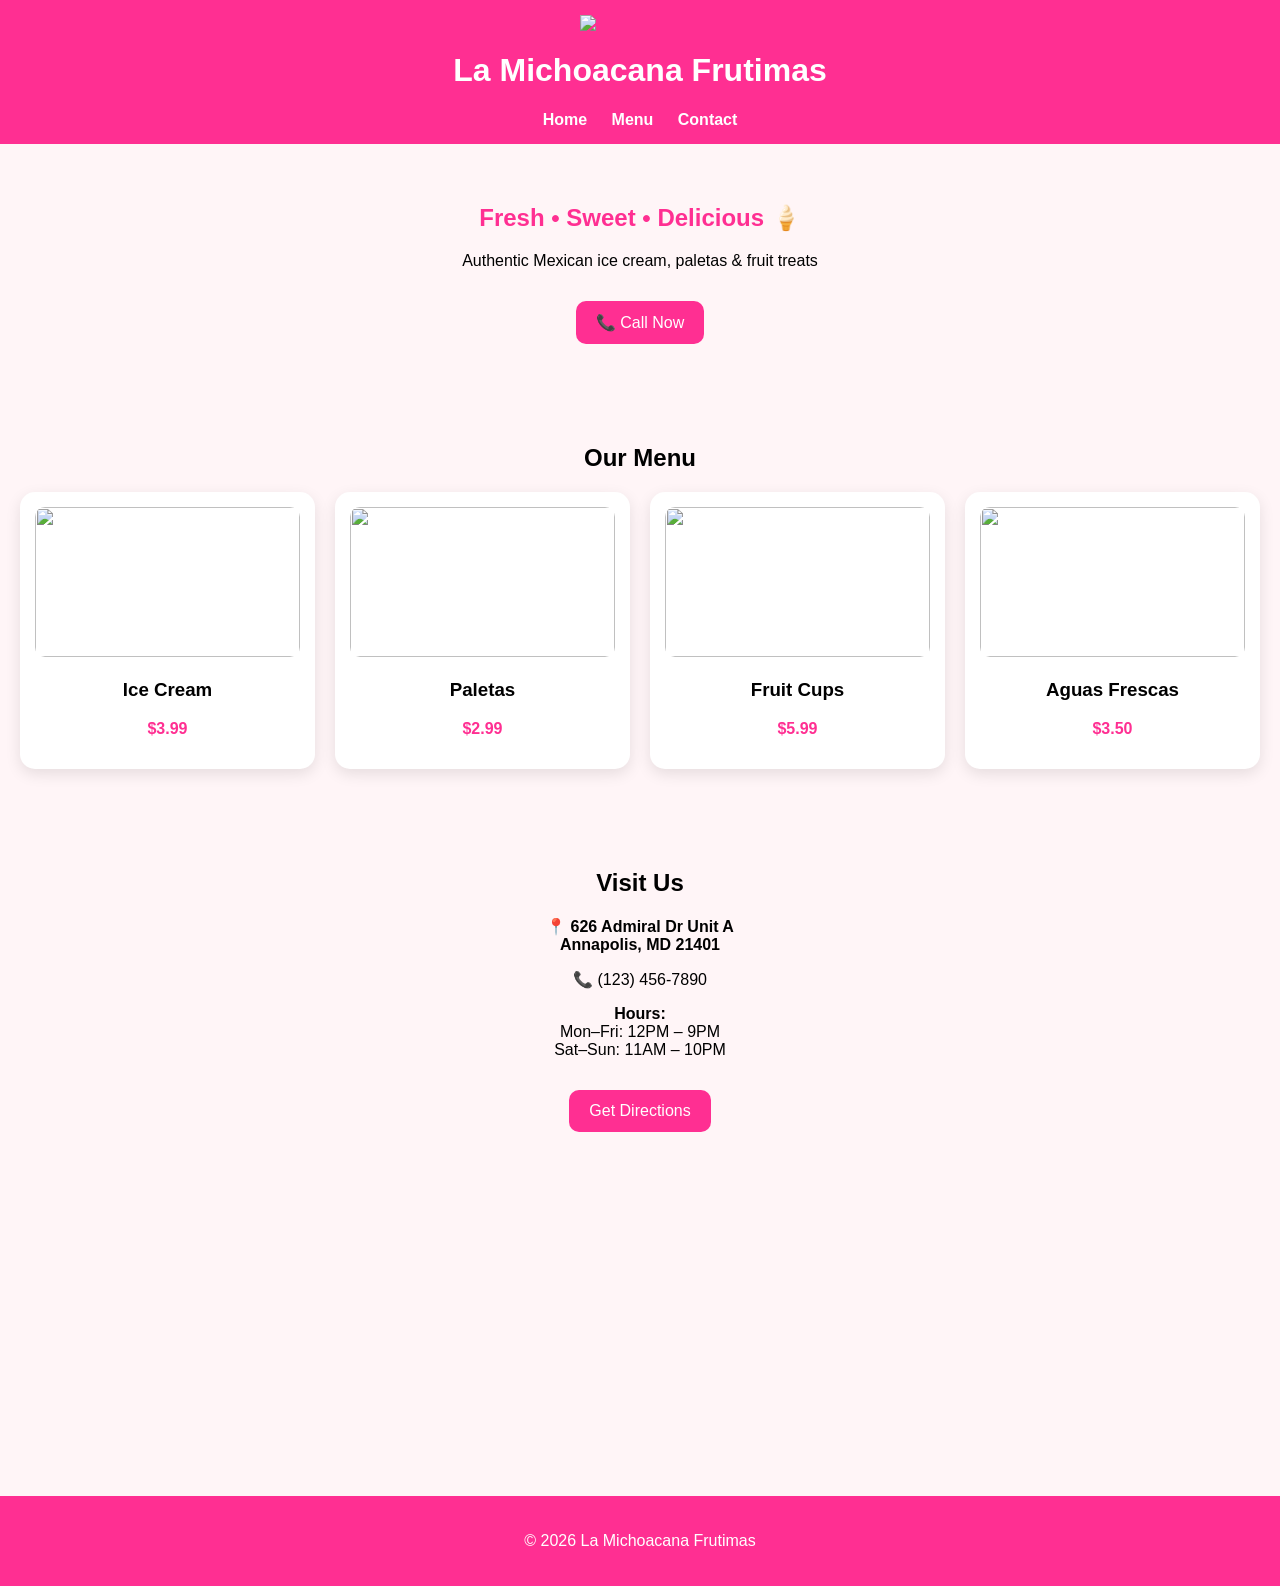
==== index.html @ 22909c6c "Create index.html" ====
<!DOCTYPE html>
<html lang="en">
<head>
<meta charset="UTF-8">
<meta name="viewport" content="width=device-width, initial-scale=1.0">
<title>La Michoacana Frutimas</title>

<style>
body {
  margin:0;
  font-family: Arial, sans-serif;
  background:#fff5f7;
}

/* HEADER */
header {
  background:#ff2f92;
  color:white;
  text-align:center;
  padding:15px;
  position:sticky;
  top:0;
  z-index:1000;
}

header img {
  max-width:120px;
  display:block;
  margin:0 auto;
}

/* NAV */
nav {
  margin-top:10px;
}

nav a {
  color:white;
  margin:0 10px;
  text-decoration:none;
  font-weight:bold;
}

/* HERO */
.hero {
  text-align:center;
  padding:40px 20px;
}

.hero h2 {
  color:#ff2f92;
}

/* BUTTONS */
.btn {
  display:inline-block;
  margin-top:15px;
  padding:12px 20px;
  background:#ff2f92;
  color:white;
  border-radius:10px;
  text-decoration:none;
}

/* SECTIONS */
.section {
  padding:40px 20px;
  text-align:center;
}

/* MENU */
.menu-items {
  display:grid;
  grid-template-columns:repeat(auto-fit,minmax(200px,1fr));
  gap:20px;
}

.card {
  background:white;
  border-radius:15px;
  padding:15px;
  box-shadow:0 5px 15px rgba(0,0,0,0.1);
}

.card img {
  width:100%;
  height:150px;
  object-fit:cover;
  border-radius:10px;
}

.price {
  color:#ff2f92;
  font-weight:bold;
}

/* FOOTER */
footer {
  background:#ff2f92;
  color:white;
  text-align:center;
  padding:20px;
}
</style>
</head>

<body>

<header>
  <img src="logo.png">
  <h1>La Michoacana Frutimas</h1>

  <nav>
    <a href="#home">Home</a>
    <a href="#menu">Menu</a>
    <a href="#contact">Contact</a>
  </nav>
</header>

<section class="hero" id="home">
  <h2>Fresh • Sweet • Delicious 🍦</h2>
  <p>Authentic Mexican ice cream, paletas & fruit treats</p>

  <a href="tel:1234567890" class="btn">📞 Call Now</a>
</section>

<section class="section" id="menu">
  <h2>Our Menu</h2>

  <div class="menu-items">

    <div class="card">
      <img src="https://images.unsplash.com/photo-1563805042-7684c019e1cb">
      <h3>Ice Cream</h3>
      <p class="price">$3.99</p>
    </div>

    <div class="card">
      <img src="https://images.unsplash.com/photo-1590080875515-8a3a8dc5735e">
      <h3>Paletas</h3>
      <p class="price">$2.99</p>
    </div>

    <div class="card">
      <img src="https://images.unsplash.com/photo-1589308078059-be1415eab4c3">
      <h3>Fruit Cups</h3>
      <p class="price">$5.99</p>
    </div>

    <div class="card">
      <img src="https://images.unsplash.com/photo-1553531889-56cc480ac5cb">
      <h3>Aguas Frescas</h3>
      <p class="price">$3.50</p>
    </div>

  </div>
</section>

<section class="section" id="contact">
  <h2>Visit Us</h2>

  <p><strong>📍 626 Admiral Dr Unit A<br>Annapolis, MD 21401</strong></p>

  <p>📞 (123) 456-7890</p>

  <p><strong>Hours:</strong><br>
  Mon–Fri: 12PM – 9PM<br>
  Sat–Sun: 11AM – 10PM</p>

  <a href="https://www.google.com/maps/dir/?api=1&destination=626+Admiral+Dr+Unit+A,+Annapolis,+MD" 
     target="_blank" class="btn">
     Get Directions
  </a>

  <div style="margin-top:20px;">
    <iframe 
      src="https://www.google.com/maps?q=626+Admiral+Dr+Unit+A,+Annapolis,+MD&output=embed"
      width="100%" height="300" style="border:0; border-radius:15px;">
    </iframe>
  </div>
</section>

<footer>
  <p>© 2026 La Michoacana Frutimas</p>
</footer>

</body>
</html>
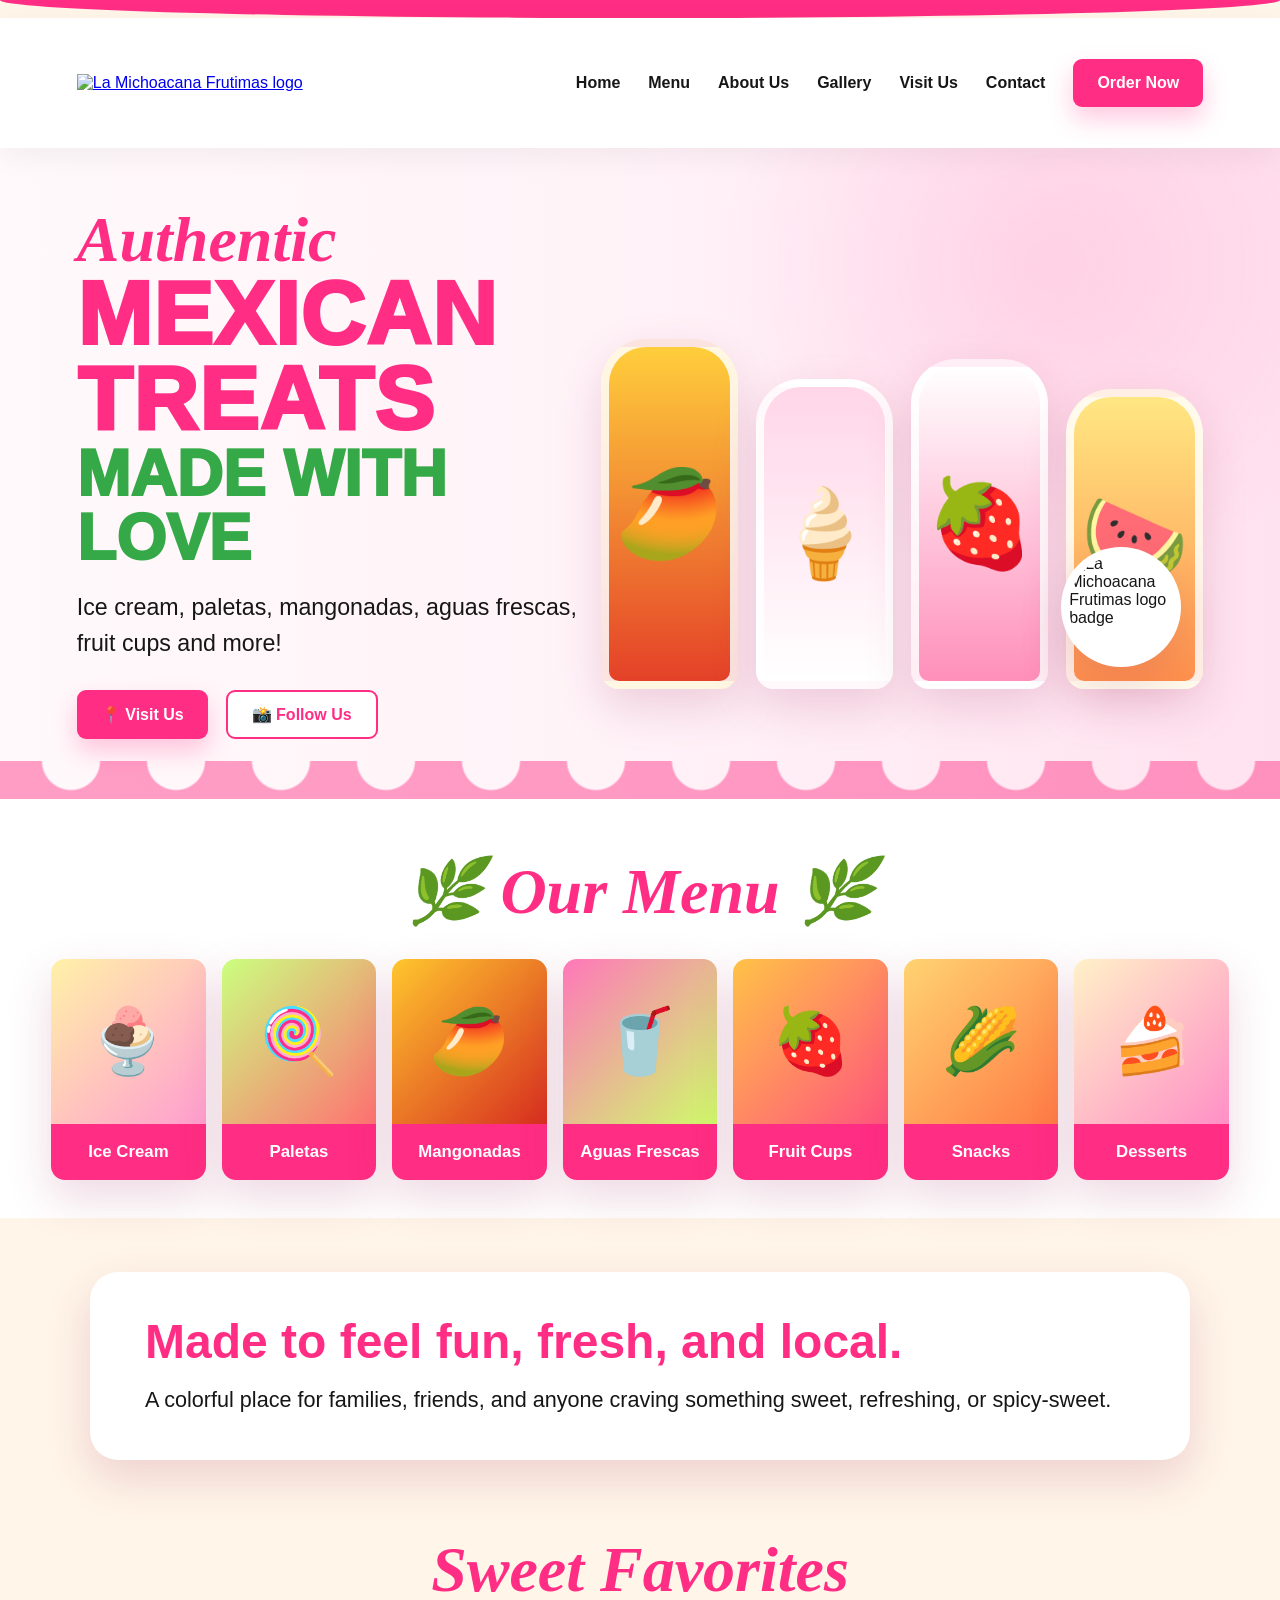
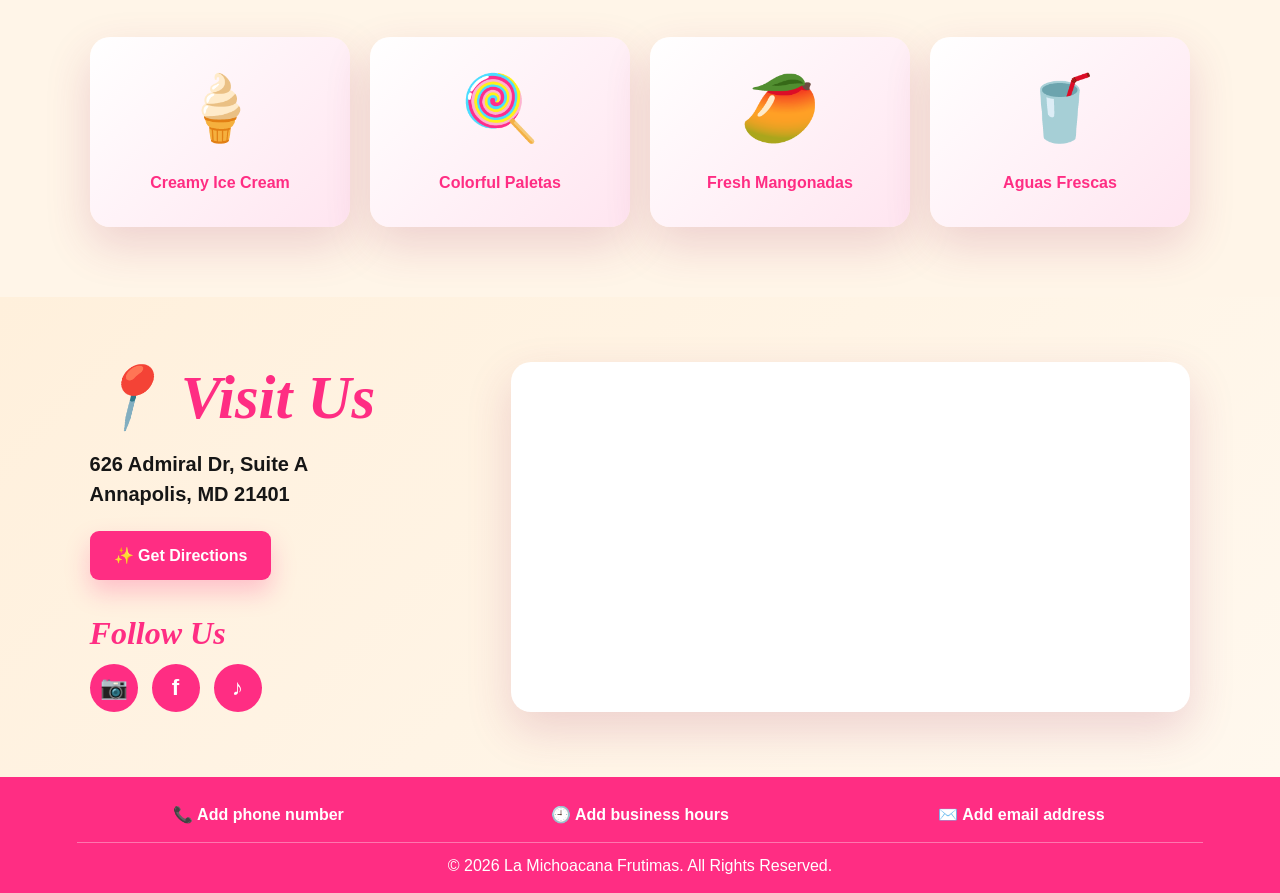
==== commit f5a642fc: "Add files via upload" ====
--- a/index.html
+++ b/index.html
@@ -1,188 +1,155 @@
 <!DOCTYPE html>
 <html lang="en">
 <head>
-<meta charset="UTF-8">
-<meta name="viewport" content="width=device-width, initial-scale=1.0">
-<title>La Michoacana Frutimas</title>
-
-<style>
-body {
-  margin:0;
-  font-family: Arial, sans-serif;
-  background:#fff5f7;
-}
-
-/* HEADER */
-header {
-  background:#ff2f92;
-  color:white;
-  text-align:center;
-  padding:15px;
-  position:sticky;
-  top:0;
-  z-index:1000;
-}
-
-header img {
-  max-width:120px;
-  display:block;
-  margin:0 auto;
-}
-
-/* NAV */
-nav {
-  margin-top:10px;
-}
-
-nav a {
-  color:white;
-  margin:0 10px;
-  text-decoration:none;
-  font-weight:bold;
-}
-
-/* HERO */
-.hero {
-  text-align:center;
-  padding:40px 20px;
-}
-
-.hero h2 {
-  color:#ff2f92;
-}
-
-/* BUTTONS */
-.btn {
-  display:inline-block;
-  margin-top:15px;
-  padding:12px 20px;
-  background:#ff2f92;
-  color:white;
-  border-radius:10px;
-  text-decoration:none;
-}
-
-/* SECTIONS */
-.section {
-  padding:40px 20px;
-  text-align:center;
-}
-
-/* MENU */
-.menu-items {
-  display:grid;
-  grid-template-columns:repeat(auto-fit,minmax(200px,1fr));
-  gap:20px;
-}
-
-.card {
-  background:white;
-  border-radius:15px;
-  padding:15px;
-  box-shadow:0 5px 15px rgba(0,0,0,0.1);
-}
-
-.card img {
-  width:100%;
-  height:150px;
-  object-fit:cover;
-  border-radius:10px;
-}
-
-.price {
-  color:#ff2f92;
-  font-weight:bold;
-}
-
-/* FOOTER */
-footer {
-  background:#ff2f92;
-  color:white;
-  text-align:center;
-  padding:20px;
-}
-</style>
+  <meta charset="UTF-8" />
+  <meta name="viewport" content="width=device-width, initial-scale=1.0" />
+  <title>La Michoacana Frutimas | Mexican Ice Cream & Treats</title>
+  <meta name="description" content="La Michoacana Frutimas in Annapolis, MD. Ice cream, paletas, mangonadas, aguas frescas, fruit cups, snacks, and desserts." />
+  <link rel="icon" href="assets/logo.png" />
+  <link rel="stylesheet" href="styles.css" />
 </head>
 
 <body>
+  <header class="top-wave"></header>
 
-<header>
-  <img src="logo.png">
-  <h1>La Michoacana Frutimas</h1>
+  <nav class="navbar">
+    <a class="brand" href="#home">
+      <img src="assets/logo.png" alt="La Michoacana Frutimas logo" />
+    </a>
 
-  <nav>
-    <a href="#home">Home</a>
-    <a href="#menu">Menu</a>
-    <a href="#contact">Contact</a>
+    <div class="nav-links">
+      <a href="#home">Home</a>
+      <a href="#menu">Menu</a>
+      <a href="#about">About Us</a>
+      <a href="#gallery">Gallery</a>
+      <a href="#visit">Visit Us</a>
+      <a href="#contact">Contact</a>
+      <a class="order-btn" href="#visit">Order Now</a>
+    </div>
   </nav>
-</header>
 
-<section class="hero" id="home">
-  <h2>Fresh • Sweet • Delicious 🍦</h2>
-  <p>Authentic Mexican ice cream, paletas & fruit treats</p>
+  <main>
+    <section id="home" class="hero">
+      <div class="hero-text">
+        <p class="script">Authentic</p>
+        <h1>Mexican Treats</h1>
+        <h2>Made With Love</h2>
+        <p class="hero-description">
+          Ice cream, paletas, mangonadas, aguas frescas, fruit cups and more!
+        </p>
 
-  <a href="tel:1234567890" class="btn">📞 Call Now</a>
-</section>
+        <div class="hero-buttons">
+          <a class="primary-btn" href="#visit">📍 Visit Us</a>
+          <a class="outline-btn" href="#contact">📸 Follow Us</a>
+        </div>
+      </div>
 
-<section class="section" id="menu">
-  <h2>Our Menu</h2>
+      <div class="hero-products">
+        <div class="product mangonada">🥭</div>
+        <div class="product icecream">🍦</div>
+        <div class="product paleta">🍓</div>
+        <div class="product fruitcup">🍉</div>
+        <img class="hero-logo-badge" src="assets/logo.png" alt="La Michoacana Frutimas logo badge" />
+      </div>
+    </section>
 
-  <div class="menu-items">
+    <section id="menu" class="menu-section">
+      <h2 class="section-title">🌿 Our Menu 🌿</h2>
 
-    <div class="card">
-      <img src="https://images.unsplash.com/photo-1563805042-7684c019e1cb">
-      <h3>Ice Cream</h3>
-      <p class="price">$3.99</p>
-    </div>
+      <div class="menu-row">
+        <article class="menu-card">
+          <div class="menu-photo icecream-bg">🍨</div>
+          <div class="menu-label">Ice Cream</div>
+        </article>
 
-    <div class="card">
-      <img src="https://images.unsplash.com/photo-1590080875515-8a3a8dc5735e">
-      <h3>Paletas</h3>
-      <p class="price">$2.99</p>
-    </div>
+        <article class="menu-card">
+          <div class="menu-photo paletas-bg">🍭</div>
+          <div class="menu-label">Paletas</div>
+        </article>
 
-    <div class="card">
-      <img src="https://images.unsplash.com/photo-1589308078059-be1415eab4c3">
-      <h3>Fruit Cups</h3>
-      <p class="price">$5.99</p>
-    </div>
+        <article class="menu-card">
+          <div class="menu-photo mangonadas-bg">🥭</div>
+          <div class="menu-label">Mangonadas</div>
+        </article>
 
-    <div class="card">
-      <img src="https://images.unsplash.com/photo-1553531889-56cc480ac5cb">
-      <h3>Aguas Frescas</h3>
-      <p class="price">$3.50</p>
-    </div>
+        <article class="menu-card">
+          <div class="menu-photo aguas-bg">🥤</div>
+          <div class="menu-label">Aguas Frescas</div>
+        </article>
 
-  </div>
-</section>
+        <article class="menu-card">
+          <div class="menu-photo fruit-bg">🍓</div>
+          <div class="menu-label">Fruit Cups</div>
+        </article>
 
-<section class="section" id="contact">
-  <h2>Visit Us</h2>
+        <article class="menu-card">
+          <div class="menu-photo snacks-bg">🌽</div>
+          <div class="menu-label">Snacks</div>
+        </article>
 
-  <p><strong>📍 626 Admiral Dr Unit A<br>Annapolis, MD 21401</strong></p>
+        <article class="menu-card">
+          <div class="menu-photo desserts-bg">🍰</div>
+          <div class="menu-label">Desserts</div>
+        </article>
+      </div>
+    </section>
 
-  <p>📞 (123) 456-7890</p>
+    <section id="about" class="about-card">
+      <h2>Made to feel fun, fresh, and local.</h2>
+      <p>
+        A colorful place for families, friends, and anyone craving something sweet,
+        refreshing, or spicy-sweet.
+      </p>
+    </section>
 
-  <p><strong>Hours:</strong><br>
-  Mon–Fri: 12PM – 9PM<br>
-  Sat–Sun: 11AM – 10PM</p>
+    <section id="gallery" class="gallery-section">
+      <h2 class="section-title">Sweet Favorites</h2>
+      <div class="gallery-grid">
+        <div class="gallery-item">🍦<span>Creamy Ice Cream</span></div>
+        <div class="gallery-item">🍭<span>Colorful Paletas</span></div>
+        <div class="gallery-item">🥭<span>Fresh Mangonadas</span></div>
+        <div class="gallery-item">🥤<span>Aguas Frescas</span></div>
+      </div>
+    </section>
 
-  <a href="https://www.google.com/maps/dir/?api=1&destination=626+Admiral+Dr+Unit+A,+Annapolis,+MD" 
-     target="_blank" class="btn">
-     Get Directions
-  </a>
+    <section id="visit" class="visit-section">
+      <div class="visit-info">
+        <h2>📍 Visit Us</h2>
+        <p class="address">
+          626 Admiral Dr, Suite A<br>
+          Annapolis, MD 21401
+        </p>
 
-  <div style="margin-top:20px;">
-    <iframe 
-      src="https://www.google.com/maps?q=626+Admiral+Dr+Unit+A,+Annapolis,+MD&output=embed"
-      width="100%" height="300" style="border:0; border-radius:15px;">
-    </iframe>
-  </div>
-</section>
+        <a class="primary-btn" target="_blank" href="https://www.google.com/maps/search/?api=1&query=626+Admiral+Dr+Suite+A+Annapolis+MD+21401">
+          ✨ Get Directions
+        </a>
 
-<footer>
-  <p>© 2026 La Michoacana Frutimas</p>
-</footer>
+        <div class="follow">
+          <h3>Follow Us</h3>
+          <div class="socials">
+            <a href="#" aria-label="Instagram">📷</a>
+            <a href="#" aria-label="Facebook">f</a>
+            <a href="#" aria-label="TikTok">♪</a>
+          </div>
+        </div>
+      </div>
 
+      <div class="map-box">
+        <iframe
+          title="Map to La Michoacana Frutimas"
+          src="https://www.google.com/maps?q=626%20Admiral%20Dr%20Suite%20A%20Annapolis%20MD%2021401&output=embed"
+          loading="lazy"
+          referrerpolicy="no-referrer-when-downgrade">
+        </iframe>
+      </div>
+    </section>
+  </main>
+
+  <footer id="contact" class="footer">
+    <div>📞 Add phone number</div>
+    <div>🕘 Add business hours</div>
+    <div>✉️ Add email address</div>
+    <p>© 2026 La Michoacana Frutimas. All Rights Reserved.</p>
+  </footer>
 </body>
 </html>
--- a/styles.css
+++ b/styles.css
@@ -0,0 +1,458 @@
+* {
+  box-sizing: border-box;
+  margin: 0;
+  padding: 0;
+}
+
+:root {
+  --pink: #ff2d83;
+  --dark-pink: #e91d70;
+  --green: #35a947;
+  --yellow: #ffc928;
+  --cream: #fff5e8;
+  --white: #ffffff;
+  --black: #161616;
+  --shadow: 0 18px 45px rgba(162, 45, 96, 0.18);
+}
+
+html {
+  scroll-behavior: smooth;
+}
+
+body {
+  font-family: Arial, Helvetica, sans-serif;
+  background: var(--cream);
+  color: var(--black);
+}
+
+.top-wave {
+  height: 18px;
+  background: var(--pink);
+  border-bottom-left-radius: 50% 18px;
+  border-bottom-right-radius: 50% 18px;
+}
+
+.navbar {
+  background: var(--white);
+  min-height: 130px;
+  padding: 18px 6%;
+  display: flex;
+  align-items: center;
+  justify-content: space-between;
+  gap: 28px;
+  box-shadow: 0 8px 28px rgba(0, 0, 0, 0.05);
+  position: sticky;
+  top: 0;
+  z-index: 20;
+}
+
+.brand img {
+  width: 290px;
+  max-width: 100%;
+  display: block;
+}
+
+.nav-links {
+  display: flex;
+  align-items: center;
+  gap: 28px;
+  flex-wrap: wrap;
+}
+
+.nav-links a {
+  color: var(--black);
+  text-decoration: none;
+  font-weight: 800;
+}
+
+.nav-links a:hover {
+  color: var(--pink);
+}
+
+.order-btn,
+.primary-btn {
+  background: var(--pink);
+  color: var(--white) !important;
+  padding: 15px 24px;
+  border-radius: 9px;
+  text-decoration: none;
+  font-weight: 900;
+  box-shadow: 0 12px 25px rgba(255, 45, 131, 0.25);
+  display: inline-block;
+}
+
+.outline-btn {
+  background: var(--white);
+  color: var(--pink);
+  border: 2px solid var(--pink);
+  padding: 13px 24px;
+  border-radius: 9px;
+  text-decoration: none;
+  font-weight: 900;
+  display: inline-block;
+}
+
+.hero {
+  min-height: 550px;
+  display: grid;
+  grid-template-columns: 1fr 1.15fr;
+  align-items: center;
+  padding: 60px 6%;
+  background:
+    radial-gradient(circle at 82% 18%, rgba(255, 45, 131, 0.12), transparent 28%),
+    linear-gradient(90deg, #fff9fb 0%, #fff3f8 47%, #ffe2ef 100%);
+  position: relative;
+  overflow: hidden;
+}
+
+.hero:after {
+  content: "";
+  position: absolute;
+  left: -5%;
+  right: -5%;
+  bottom: -22px;
+  height: 60px;
+  background: radial-gradient(circle at 30px 0, transparent 28px, var(--pink) 30px);
+  background-size: 105px 60px;
+  opacity: 0.45;
+}
+
+.script {
+  font-size: clamp(2.4rem, 5vw, 4.4rem);
+  color: var(--pink);
+  font-family: Georgia, serif;
+  font-style: italic;
+  font-weight: 900;
+  line-height: 1;
+}
+
+.hero h1 {
+  color: var(--pink);
+  font-size: clamp(3.3rem, 7vw, 6.2rem);
+  line-height: 0.95;
+  text-transform: uppercase;
+  font-weight: 1000;
+  letter-spacing: 1px;
+}
+
+.hero h2 {
+  color: var(--green);
+  font-size: clamp(2.4rem, 5vw, 4rem);
+  line-height: 1;
+  text-transform: uppercase;
+  font-weight: 1000;
+  margin-bottom: 20px;
+}
+
+.hero-description {
+  font-size: 1.45rem;
+  line-height: 1.55;
+  max-width: 560px;
+  margin-bottom: 28px;
+}
+
+.hero-buttons {
+  display: flex;
+  gap: 18px;
+  flex-wrap: wrap;
+}
+
+.hero-products {
+  min-height: 430px;
+  display: grid;
+  grid-template-columns: repeat(4, 1fr);
+  align-items: end;
+  gap: 18px;
+  position: relative;
+}
+
+.product {
+  min-height: 270px;
+  border-radius: 45px 45px 18px 18px;
+  display: grid;
+  place-items: center;
+  font-size: 5.4rem;
+  box-shadow: var(--shadow);
+  background: var(--white);
+  border: 8px solid rgba(255,255,255,0.85);
+}
+
+.mangonada { background: linear-gradient(180deg, #ffce3c, #e44128); min-height: 350px; }
+.icecream { background: linear-gradient(180deg, #ffd6e8, #ffffff); min-height: 310px; }
+.paleta { background: linear-gradient(180deg, #fff, #ff8fba); min-height: 330px; }
+.fruitcup { background: linear-gradient(180deg, #ffe783, #ff914d); min-height: 300px; }
+
+.hero-logo-badge {
+  position: absolute;
+  right: 22px;
+  bottom: 22px;
+  width: 120px;
+  height: 120px;
+  object-fit: contain;
+  border-radius: 50%;
+  background: var(--white);
+  padding: 8px;
+  box-shadow: var(--shadow);
+}
+
+.menu-section {
+  padding: 55px 4% 38px;
+  background: var(--white);
+  text-align: center;
+}
+
+.section-title {
+  font-size: clamp(2.4rem, 5vw, 4rem);
+  color: var(--pink);
+  font-family: Georgia, serif;
+  font-style: italic;
+  margin-bottom: 30px;
+}
+
+.menu-row {
+  display: grid;
+  grid-template-columns: repeat(7, 1fr);
+  gap: 16px;
+  max-width: 1260px;
+  margin: 0 auto;
+}
+
+.menu-card {
+  border-radius: 14px;
+  overflow: hidden;
+  background: var(--white);
+  box-shadow: var(--shadow);
+  transition: transform 0.2s ease;
+}
+
+.menu-card:hover {
+  transform: translateY(-6px);
+}
+
+.menu-photo {
+  min-height: 165px;
+  display: grid;
+  place-items: center;
+  font-size: 4rem;
+}
+
+.icecream-bg { background: linear-gradient(135deg, #fff1a8, #ff9ed0); }
+.paletas-bg { background: linear-gradient(135deg, #cbff7f, #ff7272); }
+.mangonadas-bg { background: linear-gradient(135deg, #ffc62e, #d72e1f); }
+.aguas-bg { background: linear-gradient(135deg, #ff77ba, #cffb6a); }
+.fruit-bg { background: linear-gradient(135deg, #ffc247, #ff557d); }
+.snacks-bg { background: linear-gradient(135deg, #ffd371, #ff7b45); }
+.desserts-bg { background: linear-gradient(135deg, #fff1c8, #ff8fc6); }
+
+.menu-label {
+  background: var(--pink);
+  color: var(--white);
+  padding: 18px 8px;
+  font-weight: 900;
+  font-size: 1.05rem;
+}
+
+.about-card {
+  max-width: 1100px;
+  margin: 54px auto 38px;
+  background: var(--white);
+  border-radius: 28px;
+  box-shadow: var(--shadow);
+  padding: 42px 55px;
+}
+
+.about-card h2 {
+  color: var(--pink);
+  font-size: clamp(2rem, 4vw, 3rem);
+  margin-bottom: 14px;
+}
+
+.about-card p {
+  font-size: 1.35rem;
+  line-height: 1.6;
+}
+
+.gallery-section {
+  padding: 35px 6% 70px;
+  text-align: center;
+}
+
+.gallery-grid {
+  max-width: 1100px;
+  margin: 0 auto;
+  display: grid;
+  grid-template-columns: repeat(4, 1fr);
+  gap: 20px;
+}
+
+.gallery-item {
+  min-height: 190px;
+  background: linear-gradient(135deg, #fff, #ffe5f0);
+  border-radius: 20px;
+  box-shadow: var(--shadow);
+  display: grid;
+  place-items: center;
+  font-size: 4rem;
+  padding: 20px;
+}
+
+.gallery-item span {
+  display: block;
+  color: var(--pink);
+  font-size: 1rem;
+  font-weight: 900;
+}
+
+.visit-section {
+  padding: 65px 7%;
+  background: linear-gradient(135deg, #fff0dc, #fff8ee);
+  display: grid;
+  grid-template-columns: 0.7fr 1.3fr;
+  gap: 55px;
+  align-items: center;
+}
+
+.visit-info h2 {
+  color: var(--pink);
+  font-family: Georgia, serif;
+  font-style: italic;
+  font-size: clamp(2.4rem, 5vw, 3.8rem);
+  margin-bottom: 16px;
+}
+
+.address {
+  font-size: 1.25rem;
+  font-weight: 800;
+  line-height: 1.5;
+  margin-bottom: 22px;
+}
+
+.follow {
+  margin-top: 35px;
+}
+
+.follow h3 {
+  color: var(--pink);
+  font-family: Georgia, serif;
+  font-style: italic;
+  font-size: 2rem;
+  margin-bottom: 12px;
+}
+
+.socials {
+  display: flex;
+  gap: 14px;
+}
+
+.socials a {
+  width: 48px;
+  height: 48px;
+  border-radius: 50%;
+  background: var(--pink);
+  color: var(--white);
+  display: grid;
+  place-items: center;
+  font-size: 1.4rem;
+  text-decoration: none;
+  font-weight: 900;
+}
+
+.map-box {
+  min-height: 330px;
+  background: var(--white);
+  border-radius: 20px;
+  box-shadow: var(--shadow);
+  padding: 8px;
+}
+
+.map-box iframe {
+  width: 100%;
+  min-height: 330px;
+  border: 0;
+  border-radius: 16px;
+}
+
+.footer {
+  background: var(--pink);
+  color: var(--white);
+  text-align: center;
+  padding: 28px 6% 18px;
+  display: grid;
+  grid-template-columns: repeat(3, 1fr);
+  gap: 18px;
+  font-weight: 800;
+}
+
+.footer p {
+  grid-column: 1 / -1;
+  border-top: 1px solid rgba(255,255,255,0.35);
+  padding-top: 14px;
+  font-weight: 500;
+}
+
+@media (max-width: 1050px) {
+  .hero,
+  .visit-section {
+    grid-template-columns: 1fr;
+  }
+
+  .hero-products {
+    grid-template-columns: repeat(2, 1fr);
+  }
+
+  .menu-row {
+    grid-template-columns: repeat(3, 1fr);
+  }
+
+  .gallery-grid {
+    grid-template-columns: repeat(2, 1fr);
+  }
+
+  .navbar {
+    justify-content: center;
+    text-align: center;
+  }
+
+  .nav-links {
+    justify-content: center;
+  }
+}
+
+@media (max-width: 650px) {
+  .navbar {
+    min-height: auto;
+  }
+
+  .brand img {
+    width: 230px;
+  }
+
+  .nav-links {
+    gap: 12px;
+    font-size: 0.92rem;
+  }
+
+  .hero {
+    padding: 45px 6%;
+  }
+
+  .hero-products,
+  .menu-row,
+  .gallery-grid,
+  .footer {
+    grid-template-columns: 1fr;
+  }
+
+  .product {
+    min-height: 170px;
+  }
+
+  .about-card {
+    margin: 30px 18px;
+    padding: 28px;
+  }
+
+  .footer p {
+    grid-column: auto;
+  }
+}
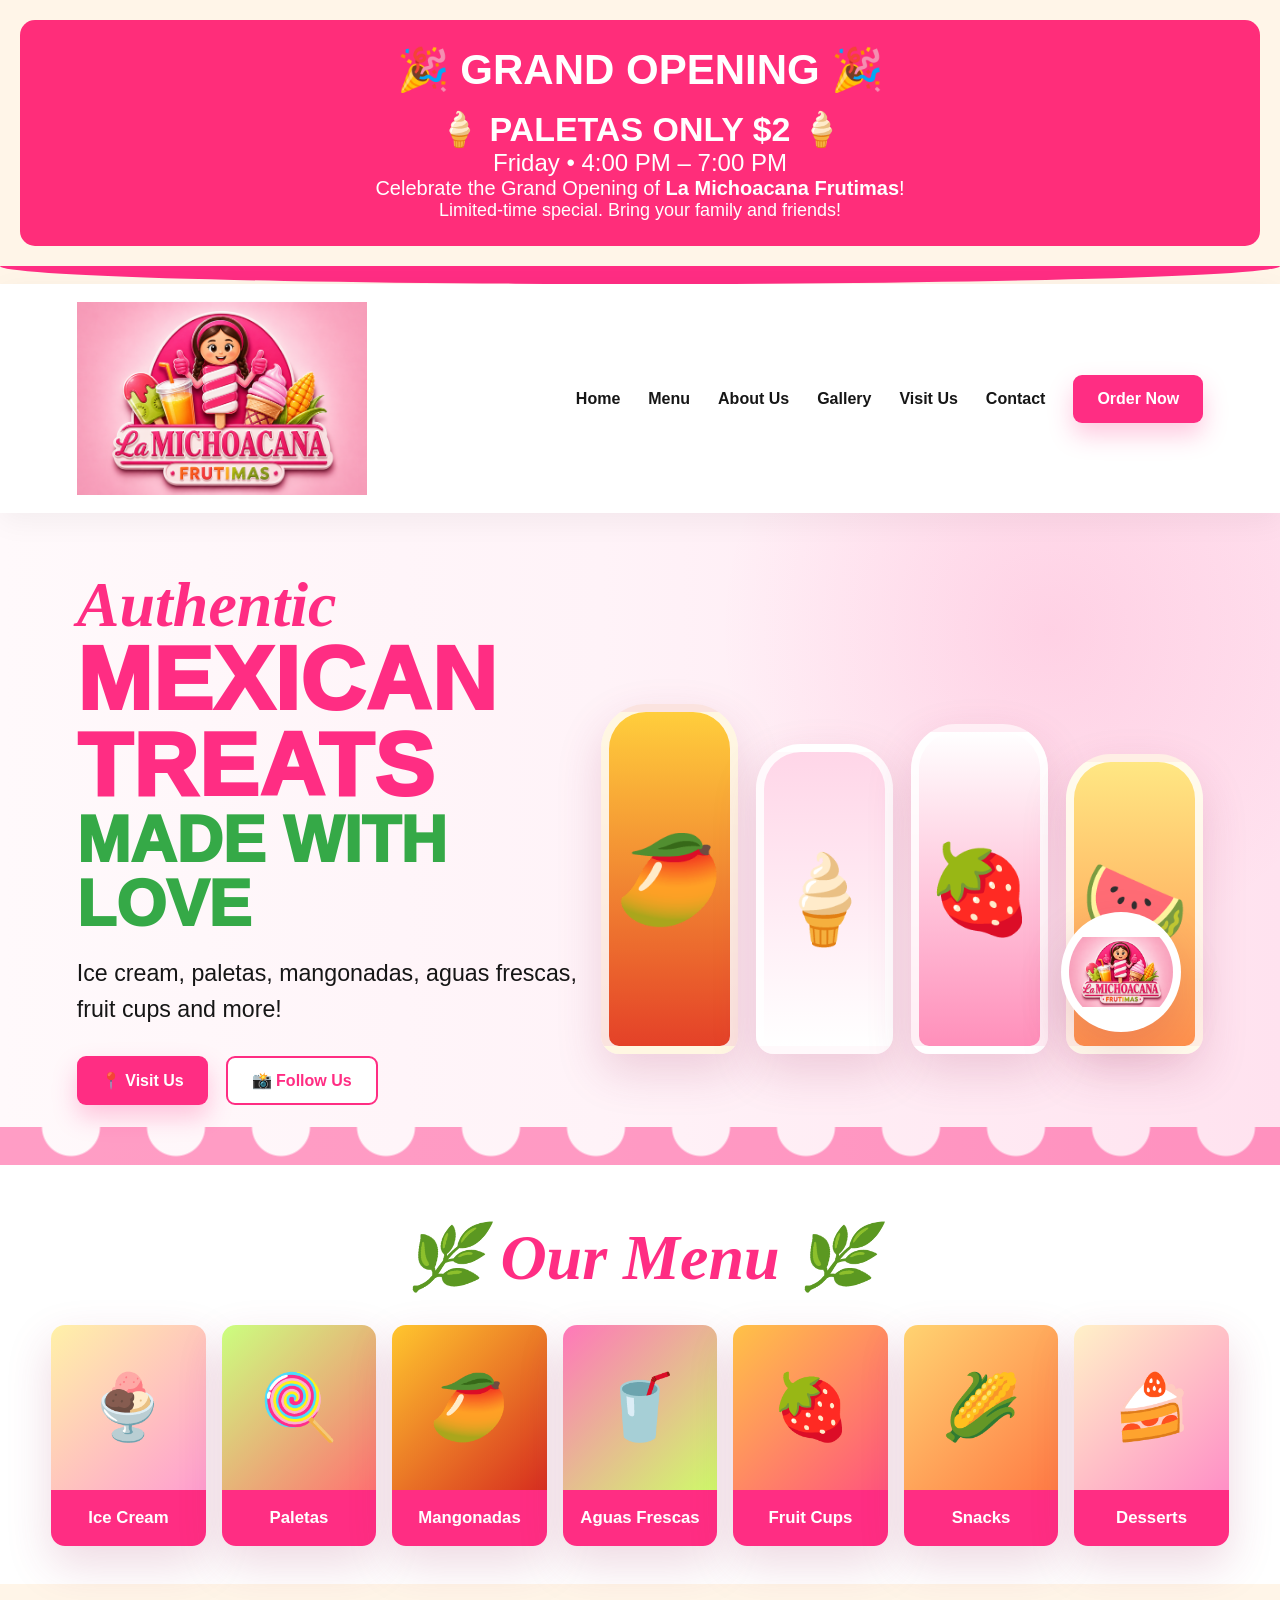
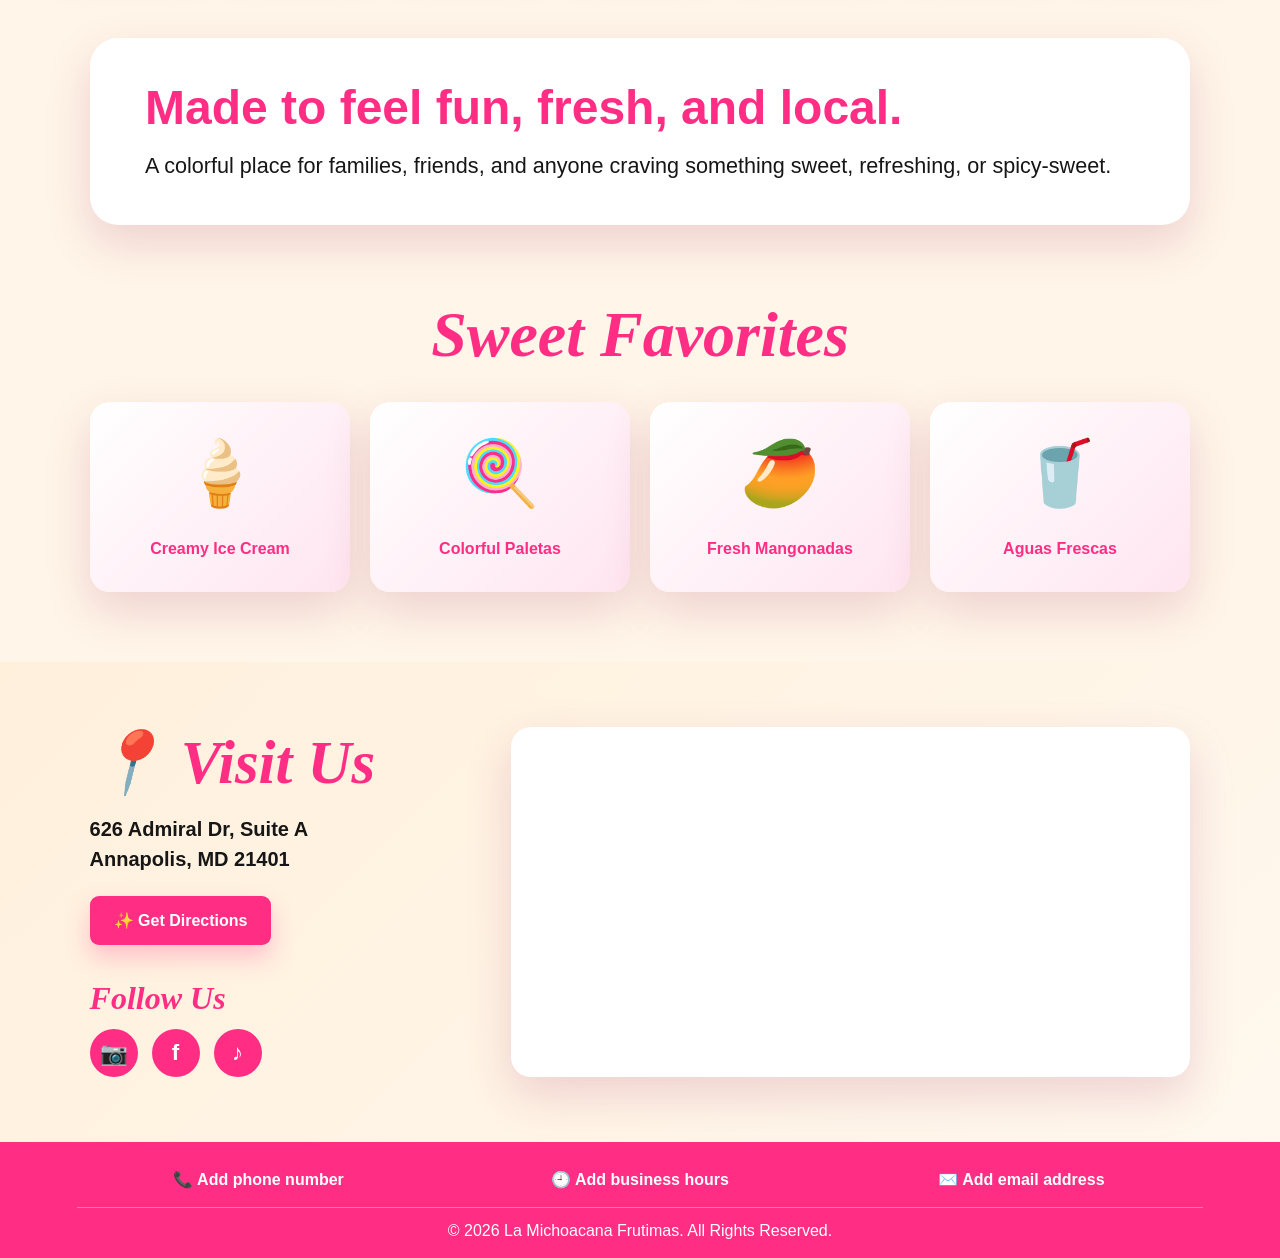
==== commit 9ef50623: "Add grand opening announcement to index.html Added a grand opening announcement section with details" ====
--- a/index.html
+++ b/index.html
@@ -8,8 +8,26 @@
   <link rel="icon" href="assets/logo.png" />
   <link rel="stylesheet" href="styles.css" />
 </head>
+<section style="background:#ff2d7a;color:white;text-align:center;padding:25px;border-radius:15px;margin:20px;font-family:Arial,sans-serif;">
+    <h1 style="margin:0;font-size:42px;">🎉 GRAND OPENING 🎉</h1>
 
-<body>
+    <h2 style="margin-top:15px;font-size:34px;">
+        🍦 PALETAS ONLY $2 🍦
+    </h2>
+
+    <p style="font-size:24px;">
+        Friday • 4:00 PM – 7:00 PM
+    </p>
+
+    <p style="font-size:20px;">
+        Celebrate the Grand Opening of
+        <strong>La Michoacana Frutimas</strong>!
+    </p>
+
+    <p style="font-size:18px;">
+        Limited-time special. Bring your family and friends!
+    </p>
+</section><body>
   <header class="top-wave"></header>
 
   <nav class="navbar">
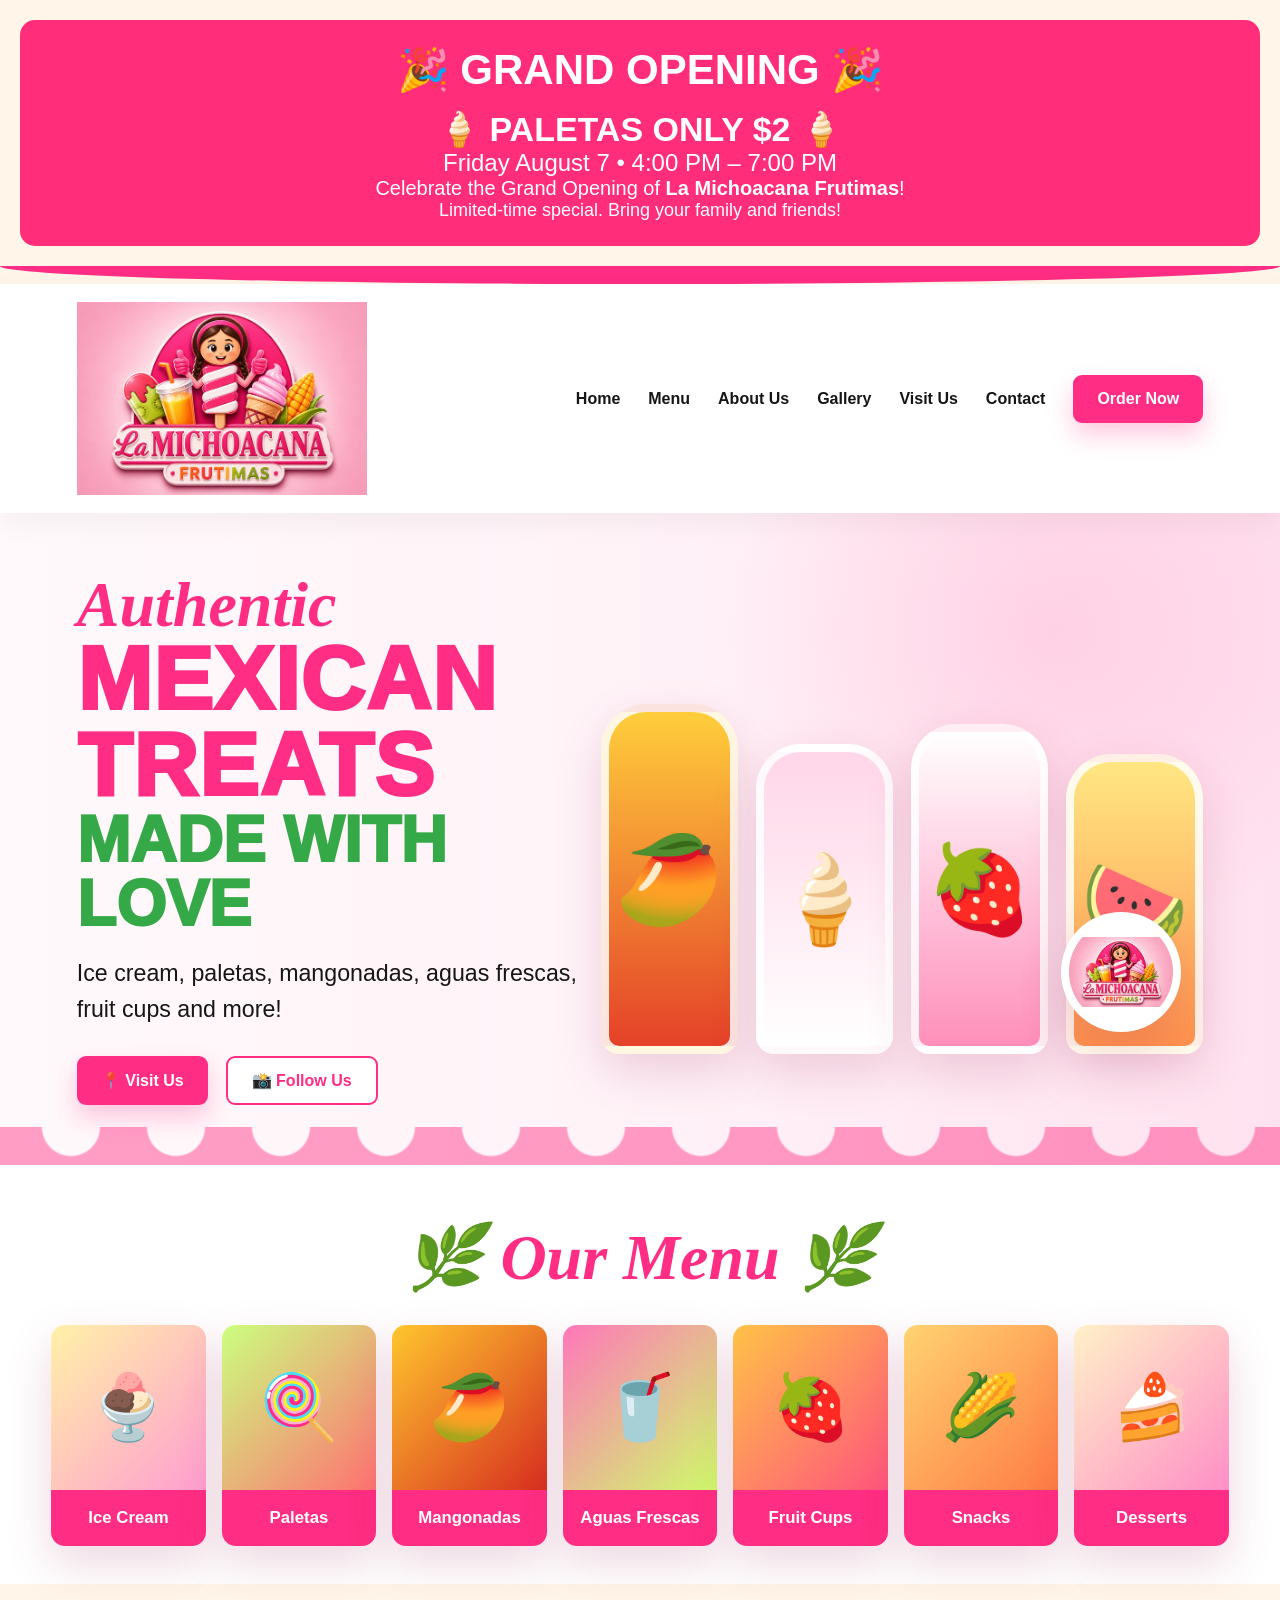
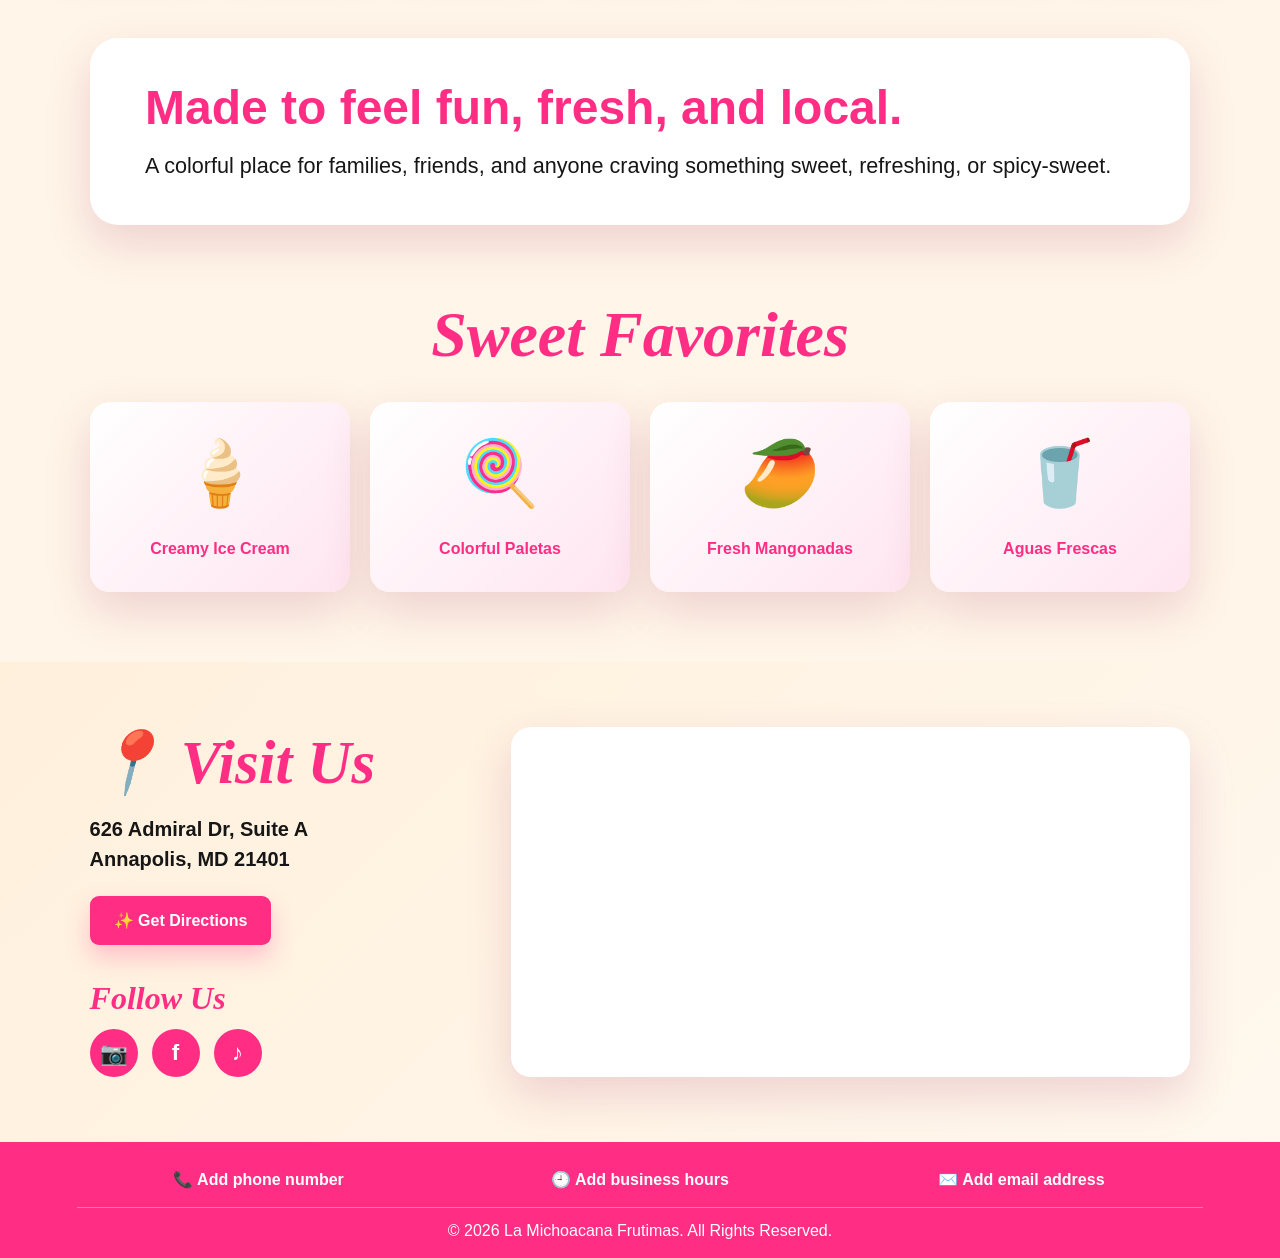
==== commit 44c1bb16: "Update event date in index.html" ====
--- a/index.html
+++ b/index.html
@@ -16,7 +16,7 @@
     </h2>
 
     <p style="font-size:24px;">
-        Friday • 4:00 PM – 7:00 PM
+        Friday August 7 • 4:00 PM – 7:00 PM
     </p>
 
     <p style="font-size:20px;">
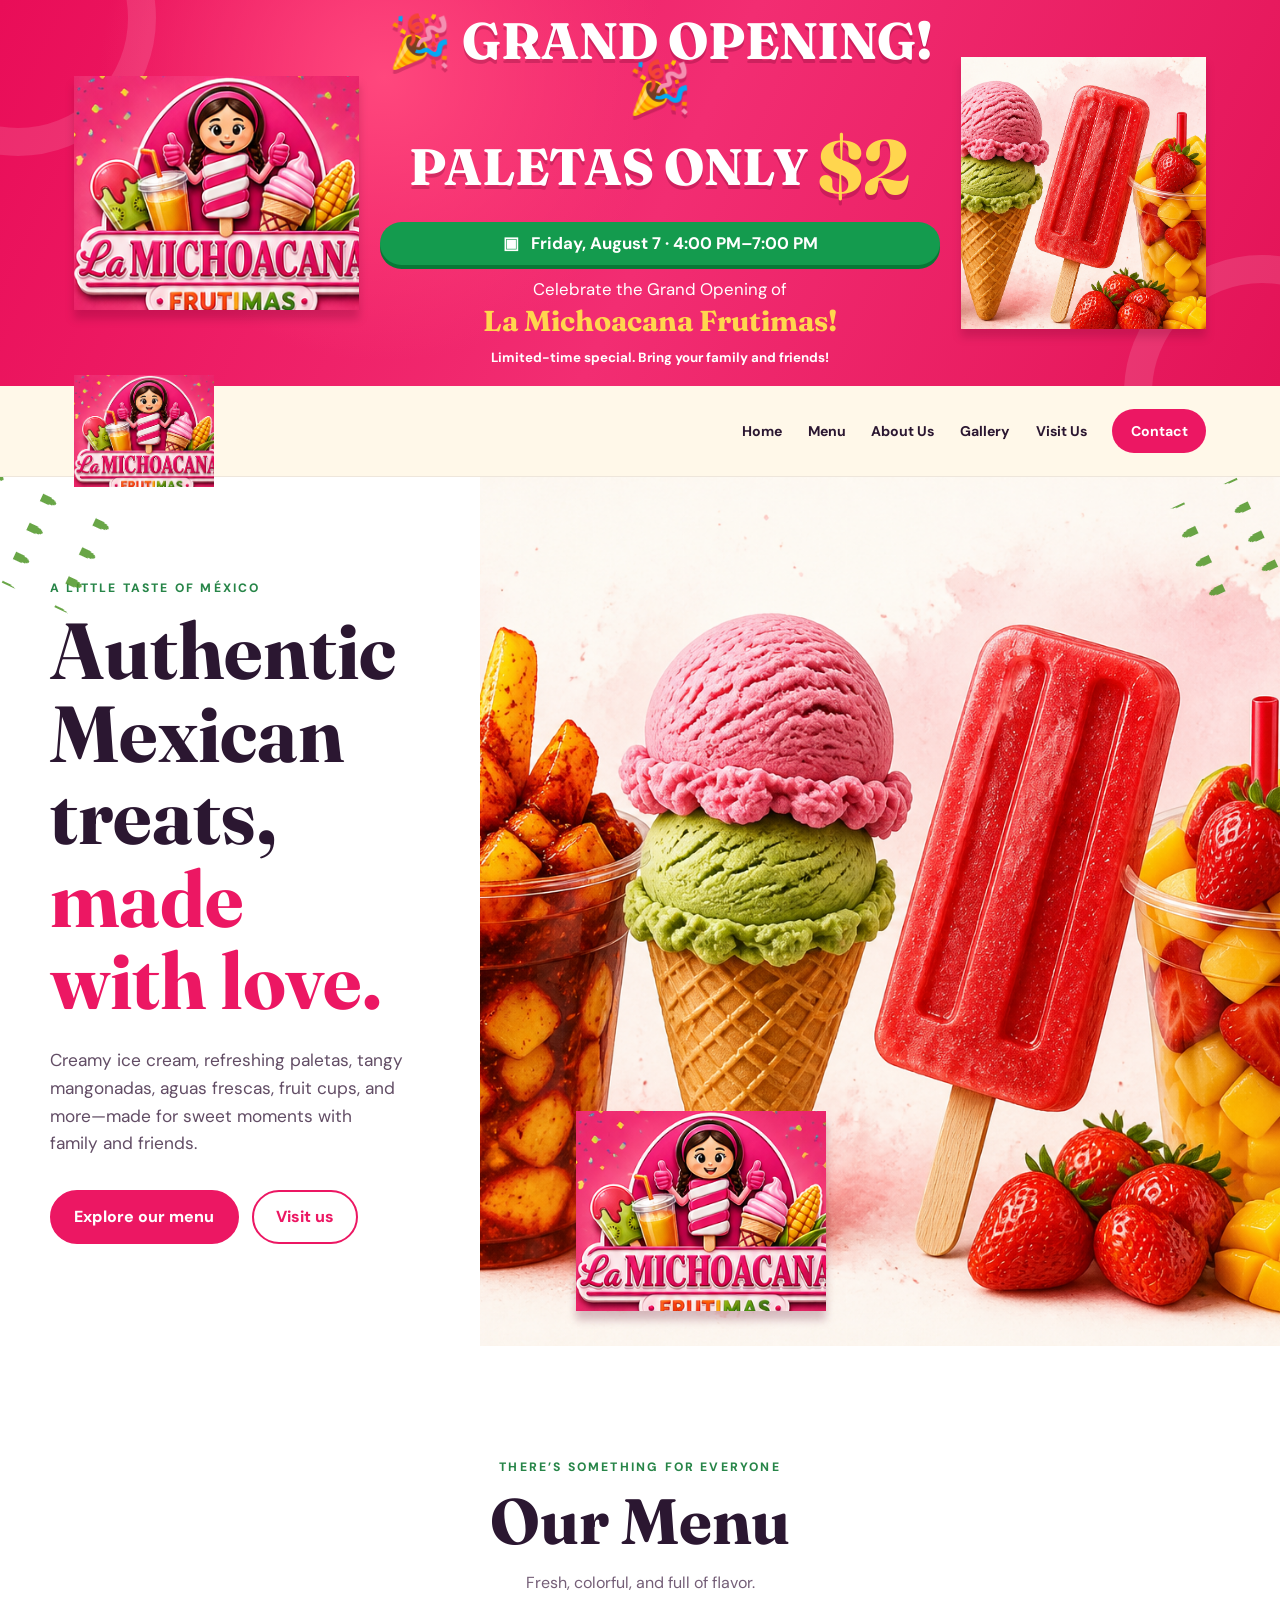
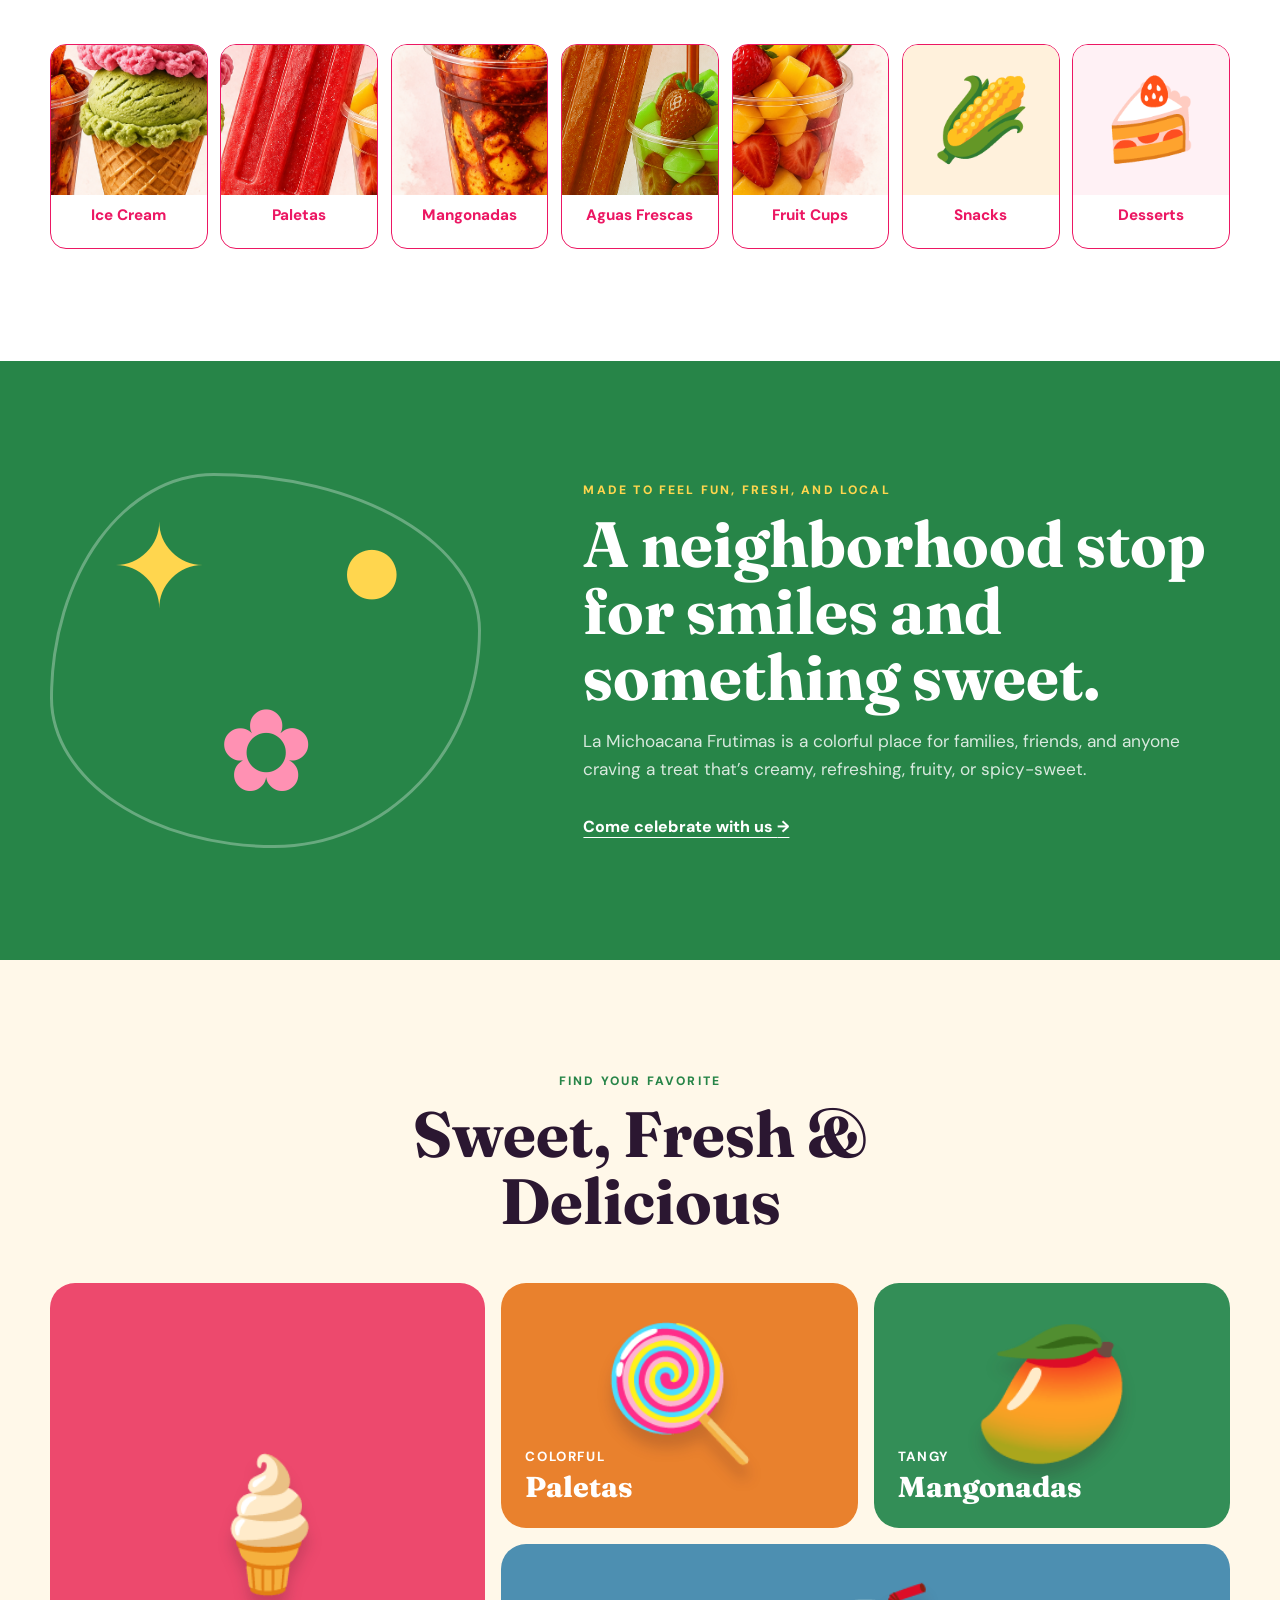
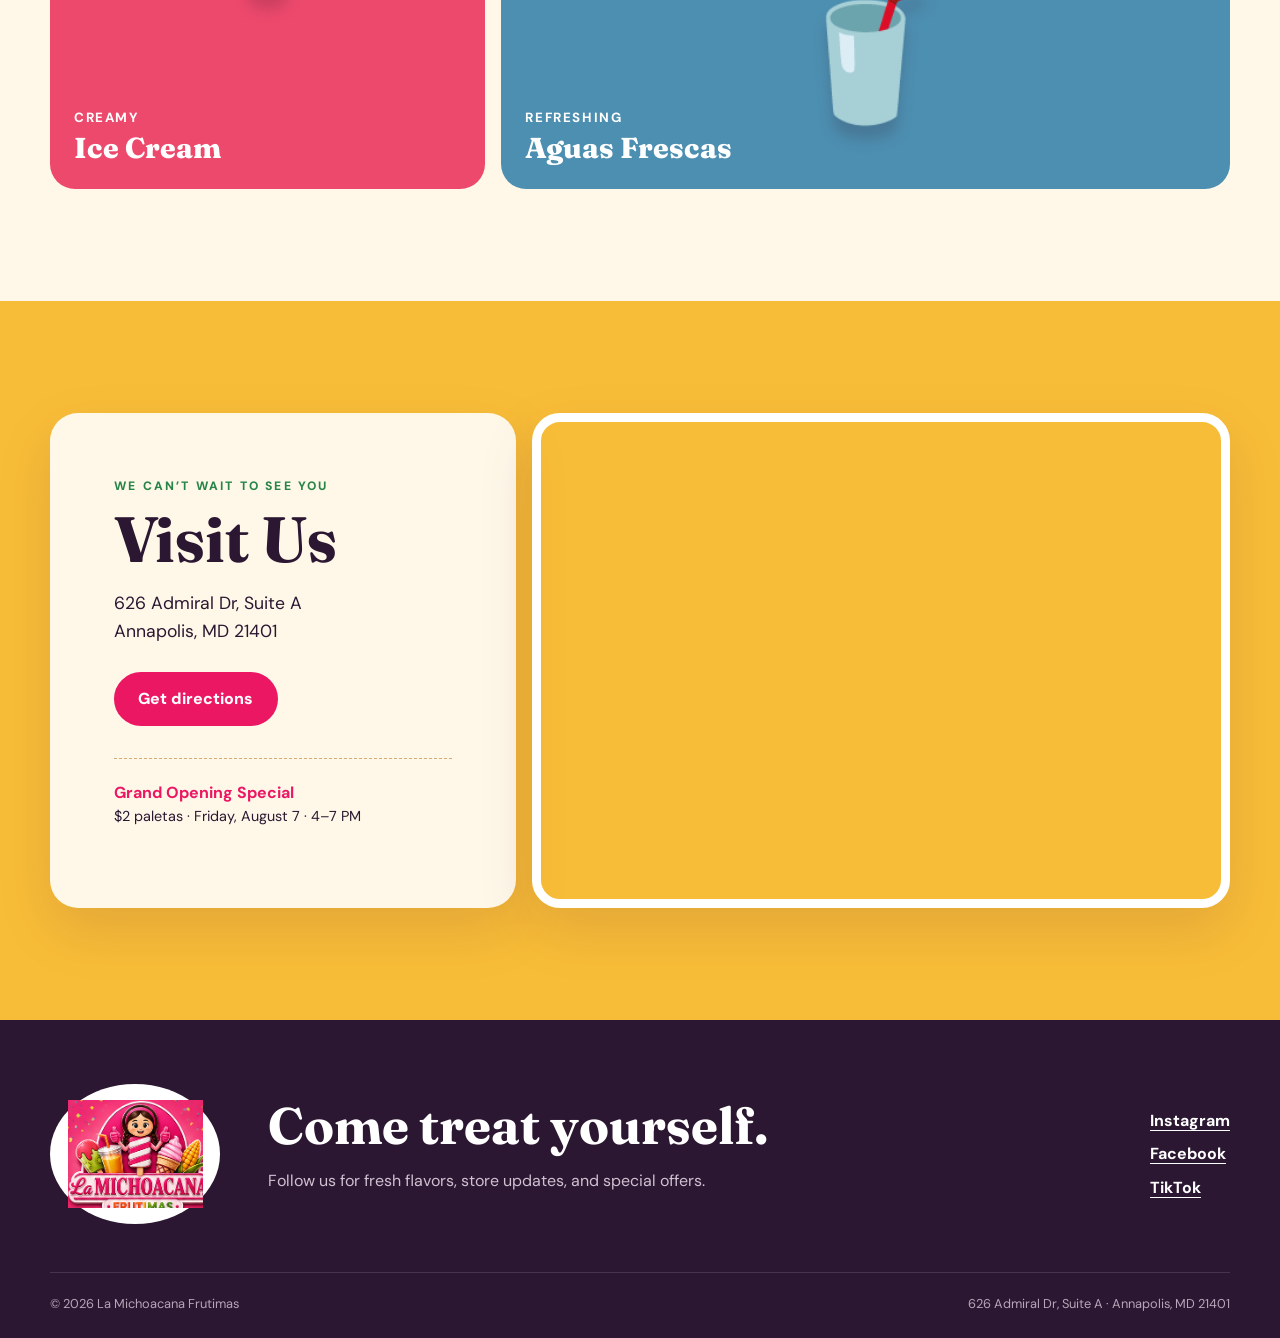
==== commit 4c243595: "Add files via upload" ====
--- a/index.html
+++ b/index.html
@@ -1,173 +1,126 @@
-<!DOCTYPE html>
+<!doctype html>
 <html lang="en">
 <head>
-  <meta charset="UTF-8" />
-  <meta name="viewport" content="width=device-width, initial-scale=1.0" />
+  <meta charset="utf-8">
+  <meta name="viewport" content="width=device-width, initial-scale=1">
+  <meta name="description" content="La Michoacana Frutimas in Annapolis, Maryland — Mexican ice cream, paletas, mangonadas, aguas frescas, fruit cups, snacks, and desserts.">
+  <meta name="theme-color" content="#ec1763">
   <title>La Michoacana Frutimas | Mexican Ice Cream & Treats</title>
-  <meta name="description" content="La Michoacana Frutimas in Annapolis, MD. Ice cream, paletas, mangonadas, aguas frescas, fruit cups, snacks, and desserts." />
-  <link rel="icon" href="assets/logo.png" />
-  <link rel="stylesheet" href="styles.css" />
+  <link rel="icon" href="assets/logo.png">
+  <link rel="stylesheet" href="styles.css">
 </head>
-<section style="background:#ff2d7a;color:white;text-align:center;padding:25px;border-radius:15px;margin:20px;font-family:Arial,sans-serif;">
-    <h1 style="margin:0;font-size:42px;">🎉 GRAND OPENING 🎉</h1>
+<body>
+  <a class="skip-link" href="#main">Skip to content</a>
 
-    <h2 style="margin-top:15px;font-size:34px;">
-        🍦 PALETAS ONLY $2 🍦
-    </h2>
+  <section class="announcement" aria-labelledby="opening-title">
+    <div class="announcement-sprinkles" aria-hidden="true"></div>
+    <div class="announcement-inner">
+      <div class="banner-logo logo-sprite" role="img" aria-label="La Michoacana Frutimas logo"></div>
+      <div class="announcement-copy">
+        <h1 id="opening-title">🎉 Grand Opening! 🎉</h1>
+        <div class="offer"><span>Paletas Only</span><strong>$2</strong></div>
+        <p class="event-time"><strong>▣ &nbsp; Friday, August 7 · 4:00 PM–7:00 PM</strong></p>
+        <p class="announcement-note">Celebrate the Grand Opening of <em>La Michoacana Frutimas!</em></p>
+        <small>Limited-time special. Bring your family and friends!</small>
+      </div>
+      <div class="banner-products" aria-hidden="true"></div>
+    </div>
+  </section>
 
-    <p style="font-size:24px;">
-        Friday August 7 • 4:00 PM – 7:00 PM
-    </p>
+  <header class="site-header">
+    <nav class="navbar" aria-label="Main navigation">
+      <a class="brand" href="#home" aria-label="La Michoacana Frutimas home">
+        <span class="logo-sprite" aria-hidden="true"></span>
+      </a>
+      <div class="nav-links">
+        <a href="#home">Home</a>
+        <a href="#menu">Menu</a>
+        <a href="#about">About Us</a>
+        <a href="#gallery">Gallery</a>
+        <a href="#visit">Visit Us</a>
+        <a class="nav-cta" href="#contact">Contact</a>
+      </div>
+    </nav>
+  </header>
 
-    <p style="font-size:20px;">
-        Celebrate the Grand Opening of
-        <strong>La Michoacana Frutimas</strong>!
-    </p>
-
-    <p style="font-size:18px;">
-        Limited-time special. Bring your family and friends!
-    </p>
-</section><body>
-  <header class="top-wave"></header>
-
-  <nav class="navbar">
-    <a class="brand" href="#home">
-      <img src="assets/logo.png" alt="La Michoacana Frutimas logo" />
-    </a>
-
-    <div class="nav-links">
-      <a href="#home">Home</a>
-      <a href="#menu">Menu</a>
-      <a href="#about">About Us</a>
-      <a href="#gallery">Gallery</a>
-      <a href="#visit">Visit Us</a>
-      <a href="#contact">Contact</a>
-      <a class="order-btn" href="#visit">Order Now</a>
-    </div>
-  </nav>
-
-  <main>
+  <main id="main">
     <section id="home" class="hero">
-      <div class="hero-text">
-        <p class="script">Authentic</p>
-        <h1>Mexican Treats</h1>
-        <h2>Made With Love</h2>
-        <p class="hero-description">
-          Ice cream, paletas, mangonadas, aguas frescas, fruit cups and more!
-        </p>
-
-        <div class="hero-buttons">
-          <a class="primary-btn" href="#visit">📍 Visit Us</a>
-          <a class="outline-btn" href="#contact">📸 Follow Us</a>
+      <div class="hero-copy">
+        <p class="eyebrow">A little taste of México</p>
+        <h2>Authentic Mexican treats, <em>made with love.</em></h2>
+        <p class="hero-description">Creamy ice cream, refreshing paletas, tangy mangonadas, aguas frescas, fruit cups, and more—made for sweet moments with family and friends.</p>
+        <div class="hero-actions">
+          <a class="button button-primary" href="#menu">Explore our menu</a>
+          <a class="button button-secondary" href="#visit">Visit us</a>
         </div>
       </div>
-
-      <div class="hero-products">
-        <div class="product mangonada">🥭</div>
-        <div class="product icecream">🍦</div>
-        <div class="product paleta">🍓</div>
-        <div class="product fruitcup">🍉</div>
-        <img class="hero-logo-badge" src="assets/logo.png" alt="La Michoacana Frutimas logo badge" />
+      <div class="hero-art" aria-label="Mangonada, ice cream cone, strawberry paleta, and fresh fruit cup">
+        <img src="assets/hero-treats.png" alt="Mangonada, strawberry and pistachio ice cream, a strawberry paleta, and fresh fruit">
+        <div class="hero-logo-card logo-sprite" aria-hidden="true"></div>
       </div>
     </section>
 
-    <section id="menu" class="menu-section">
-      <h2 class="section-title">🌿 Our Menu 🌿</h2>
-
-      <div class="menu-row">
-        <article class="menu-card">
-          <div class="menu-photo icecream-bg">🍨</div>
-          <div class="menu-label">Ice Cream</div>
-        </article>
-
-        <article class="menu-card">
-          <div class="menu-photo paletas-bg">🍭</div>
-          <div class="menu-label">Paletas</div>
-        </article>
-
-        <article class="menu-card">
-          <div class="menu-photo mangonadas-bg">🥭</div>
-          <div class="menu-label">Mangonadas</div>
-        </article>
-
-        <article class="menu-card">
-          <div class="menu-photo aguas-bg">🥤</div>
-          <div class="menu-label">Aguas Frescas</div>
-        </article>
-
-        <article class="menu-card">
-          <div class="menu-photo fruit-bg">🍓</div>
-          <div class="menu-label">Fruit Cups</div>
-        </article>
-
-        <article class="menu-card">
-          <div class="menu-photo snacks-bg">🌽</div>
-          <div class="menu-label">Snacks</div>
-        </article>
-
-        <article class="menu-card">
-          <div class="menu-photo desserts-bg">🍰</div>
-          <div class="menu-label">Desserts</div>
-        </article>
+    <section id="menu" class="section menu-section">
+      <div class="section-heading">
+        <p class="eyebrow">There’s something for everyone</p>
+        <h2>Our Menu</h2>
+        <p>Fresh, colorful, and full of flavor.</p>
+      </div>
+      <div class="menu-grid">
+        <article class="menu-card pink"><div class="menu-photo photo-icecream" role="img" aria-label="Ice cream"></div><h3>Ice Cream</h3></article>
+        <article class="menu-card orange"><div class="menu-photo photo-paletas" role="img" aria-label="Paletas"></div><h3>Paletas</h3></article>
+        <article class="menu-card yellow"><div class="menu-photo photo-mangonadas" role="img" aria-label="Mangonadas"></div><h3>Mangonadas</h3></article>
+        <article class="menu-card blue"><div class="menu-photo photo-aguas" role="img" aria-label="Aguas frescas"></div><h3>Aguas Frescas</h3></article>
+        <article class="menu-card green"><div class="menu-photo photo-fruit" role="img" aria-label="Fruit cups"></div><h3>Fruit Cups</h3></article>
+        <article class="menu-card coral"><div class="menu-photo photo-snacks" role="img" aria-label="Mexican snacks"></div><h3>Snacks</h3></article>
+        <article class="menu-card purple"><div class="menu-photo photo-desserts" role="img" aria-label="Desserts"></div><h3>Desserts</h3></article>
       </div>
     </section>
 
-    <section id="about" class="about-card">
-      <h2>Made to feel fun, fresh, and local.</h2>
-      <p>
-        A colorful place for families, friends, and anyone craving something sweet,
-        refreshing, or spicy-sweet.
-      </p>
-    </section>
-
-    <section id="gallery" class="gallery-section">
-      <h2 class="section-title">Sweet Favorites</h2>
-      <div class="gallery-grid">
-        <div class="gallery-item">🍦<span>Creamy Ice Cream</span></div>
-        <div class="gallery-item">🍭<span>Colorful Paletas</span></div>
-        <div class="gallery-item">🥭<span>Fresh Mangonadas</span></div>
-        <div class="gallery-item">🥤<span>Aguas Frescas</span></div>
+    <section id="about" class="section about-section">
+      <div class="about-pattern" aria-hidden="true"><span>✦</span><span>●</span><span>✿</span></div>
+      <div class="about-copy">
+        <p class="eyebrow">Made to feel fun, fresh, and local</p>
+        <h2>A neighborhood stop for smiles and something sweet.</h2>
+        <p>La Michoacana Frutimas is a colorful place for families, friends, and anyone craving a treat that’s creamy, refreshing, fruity, or spicy-sweet.</p>
+        <a class="text-link" href="#visit">Come celebrate with us <span aria-hidden="true">→</span></a>
       </div>
     </section>
 
-    <section id="visit" class="visit-section">
-      <div class="visit-info">
-        <h2>📍 Visit Us</h2>
-        <p class="address">
-          626 Admiral Dr, Suite A<br>
-          Annapolis, MD 21401
-        </p>
+    <section id="gallery" class="section gallery-section">
+      <div class="section-heading">
+        <p class="eyebrow">Find your favorite</p>
+        <h2>Sweet, Fresh &amp; Delicious</h2>
+      </div>
+      <div class="gallery-grid">
+        <article class="gallery-item gallery-large"><span aria-hidden="true">🍦</span><div><small>Creamy</small><h3>Ice Cream</h3></div></article>
+        <article class="gallery-item"><span aria-hidden="true">🍭</span><div><small>Colorful</small><h3>Paletas</h3></div></article>
+        <article class="gallery-item"><span aria-hidden="true">🥭</span><div><small>Tangy</small><h3>Mangonadas</h3></div></article>
+        <article class="gallery-item gallery-wide"><span aria-hidden="true">🥤</span><div><small>Refreshing</small><h3>Aguas Frescas</h3></div></article>
+      </div>
+    </section>
 
-        <a class="primary-btn" target="_blank" href="https://www.google.com/maps/search/?api=1&query=626+Admiral+Dr+Suite+A+Annapolis+MD+21401">
-          ✨ Get Directions
-        </a>
-
-        <div class="follow">
-          <h3>Follow Us</h3>
-          <div class="socials">
-            <a href="#" aria-label="Instagram">📷</a>
-            <a href="#" aria-label="Facebook">f</a>
-            <a href="#" aria-label="TikTok">♪</a>
-          </div>
-        </div>
+    <section id="visit" class="section visit-section">
+      <div class="visit-card">
+        <p class="eyebrow">We can’t wait to see you</p>
+        <h2>Visit Us</h2>
+        <address>626 Admiral Dr, Suite A<br>Annapolis, MD 21401</address>
+        <a class="button button-primary" target="_blank" rel="noopener" href="https://www.google.com/maps/search/?api=1&amp;query=626+Admiral+Dr+Suite+A+Annapolis+MD+21401">Get directions</a>
+        <div class="mini-promo"><strong>Grand Opening Special</strong><span>$2 paletas · Friday, August 7 · 4–7 PM</span></div>
       </div>
-
-      <div class="map-box">
-        <iframe
-          title="Map to La Michoacana Frutimas"
-          src="https://www.google.com/maps?q=626%20Admiral%20Dr%20Suite%20A%20Annapolis%20MD%2021401&output=embed"
-          loading="lazy"
-          referrerpolicy="no-referrer-when-downgrade">
-        </iframe>
+      <div class="map-wrap">
+        <iframe title="Map showing La Michoacana Frutimas at 626 Admiral Drive in Annapolis" src="https://www.google.com/maps?q=626%20Admiral%20Dr%20Suite%20A%20Annapolis%20MD%2021401&amp;output=embed" loading="lazy" referrerpolicy="no-referrer-when-downgrade"></iframe>
       </div>
     </section>
   </main>
 
   <footer id="contact" class="footer">
-    <div>📞 Add phone number</div>
-    <div>🕘 Add business hours</div>
-    <div>✉️ Add email address</div>
-    <p>© 2026 La Michoacana Frutimas. All Rights Reserved.</p>
+    <div class="footer-main">
+      <a class="footer-brand" href="#home" aria-label="La Michoacana Frutimas home"><span class="logo-sprite" aria-hidden="true"></span></a>
+      <div><h2>Come treat yourself.</h2><p>Follow us for fresh flavors, store updates, and special offers.</p></div>
+      <div class="social-links" aria-label="Social media links"><a href="#" aria-label="Instagram">Instagram</a><a href="#" aria-label="Facebook">Facebook</a><a href="#" aria-label="TikTok">TikTok</a></div>
+    </div>
+    <div class="footer-bottom"><span>© 2026 La Michoacana Frutimas</span><span>626 Admiral Dr, Suite A · Annapolis, MD 21401</span></div>
   </footer>
 </body>
 </html>
--- a/styles.css
+++ b/styles.css
@@ -1,458 +1,171 @@
-* {
-  box-sizing: border-box;
-  margin: 0;
-  padding: 0;
+@import url('https://fonts.googleapis.com/css2?family=DM+Sans:wght@400;500;600;700;800&family=Fraunces:opsz,wght@9..144,700;9..144,800&display=swap');
+
+:root {
+  --pink: #ec1763;
+  --pink-dark: #b80749;
+  --green: #278548;
+  --cream: #fff8e9;
+  --ink: #2b1731;
+  --orange: #f47a38;
+  --yellow: #ffd64e;
+  --white: #fff;
+  --shadow: 0 22px 55px rgba(83, 22, 55, .13);
 }
 
-:root {
-  --pink: #ff2d83;
-  --dark-pink: #e91d70;
-  --green: #35a947;
-  --yellow: #ffc928;
-  --cream: #fff5e8;
-  --white: #ffffff;
-  --black: #161616;
-  --shadow: 0 18px 45px rgba(162, 45, 96, 0.18);
+* { box-sizing: border-box; }
+html { scroll-behavior: smooth; }
+body { margin: 0; color: var(--ink); background: var(--cream); font-family: "DM Sans", sans-serif; line-height: 1.6; }
+img { display: block; max-width: 100%; }
+a { color: inherit; }
+.skip-link { position: fixed; top: 8px; left: 8px; z-index: 99; transform: translateY(-160%); background: var(--ink); color: #fff; padding: .7rem 1rem; border-radius: 8px; }
+.skip-link:focus { transform: translateY(0); }
+
+.announcement { position: relative; overflow: hidden; color: #fff; text-align: center; background: radial-gradient(circle at 30% 20%, #ff477d, transparent 30%), linear-gradient(115deg, #e90d58 0%, #f22d72 52%, #e31357 100%); }
+.announcement::before, .announcement::after { content: ""; position: absolute; width: 220px; height: 220px; border: 28px solid rgba(255,255,255,.12); border-radius: 50%; }
+.announcement::before { left: -120px; top: -120px; }
+.announcement::after { right: -120px; bottom: -145px; }
+.announcement-inner { position: relative; z-index: 1; display: grid; grid-template-columns: 285px 1fr 245px; align-items: center; gap: 1.3rem; max-width: 1180px; min-height: 315px; margin: auto; padding: 1.1rem 1.5rem; }
+.announcement-copy { display: grid; justify-items: center; gap: .55rem; }
+.announcement-kicker { margin: 0; text-transform: uppercase; font-size: .76rem; line-height: 1; font-weight: 800; letter-spacing: .18em; }
+.announcement h1 { margin: 0; font: 800 clamp(2.2rem, 4vw, 4rem)/.9 "Fraunces", serif; text-transform: uppercase; text-shadow: 0 4px 0 rgba(99,0,38,.25); }
+.offer { display: flex; align-items: center; gap: .6rem; color: #fff; text-transform: uppercase; line-height: .9; }
+.offer span { font: 800 clamp(2rem, 4vw, 4.5rem) "Fraunces", serif; text-shadow: 0 4px 0 rgba(99,0,38,.25); }
+.offer strong { color: var(--yellow); font: 800 clamp(3rem, 6vw, 6.2rem) "Fraunces", serif; text-shadow: 0 5px 0 rgba(99,0,38,.25); }
+.event-time { width: 100%; margin: 0; padding: .5rem 1rem; color: #fff; background: #149b4e; border-radius: 999px; box-shadow: 0 4px 0 #087836; font-size: 1.05rem; }
+.announcement-note { margin: .15rem 0 0; font-size: 1.05rem; }
+.announcement-note em { display: block; color: var(--yellow); font: 700 1.8rem "Fraunces", serif; }
+.announcement small { font-weight: 700; }
+.announcement-link { padding: .55rem .9rem; border: 1px solid rgba(255,255,255,.8); border-radius: 999px; font-weight: 700; text-decoration: none; }
+.announcement-link:hover { background: #fff; color: var(--pink-dark); }
+.logo-sprite { display: block; background-image: url("assets/logo.png"); background-repeat: no-repeat; background-position: 4% 1.8%; background-size: 335% auto; }
+.banner-logo { width: 285px; aspect-ratio: 1.22; filter: drop-shadow(0 9px 4px rgba(90,0,37,.24)); }
+.banner-products { width: 100%; aspect-ratio: .9; background: url("assets/hero-treats.png") 69% center / auto 120% no-repeat; filter: drop-shadow(0 8px 4px rgba(84,0,35,.2)); }
+
+.site-header { position: sticky; top: 0; z-index: 20; background: rgba(255,248,233,.94); border-bottom: 1px solid rgba(43,23,49,.08); backdrop-filter: blur(12px); }
+.navbar { display: flex; align-items: center; justify-content: space-between; max-width: 1180px; height: 90px; margin: auto; padding: .6rem 1.5rem; }
+.brand .logo-sprite { width: 140px; aspect-ratio: 1.25; }
+.nav-links { display: flex; align-items: center; gap: clamp(.7rem, 2vw, 1.7rem); }
+.nav-links a { font-size: .88rem; font-weight: 700; text-decoration: none; }
+.nav-links a:hover { color: var(--pink); }
+.nav-cta { padding: .7rem 1.15rem; color: #fff !important; background: var(--pink); border-radius: 999px; }
+
+.hero { position: relative; display: grid; grid-template-columns: .75fr 1.25fr; min-height: 560px; overflow: hidden; background: #fff; }
+.hero::before, .hero::after { content: ""; position: absolute; z-index: 2; width: 160px; height: 110px; background: radial-gradient(ellipse at left, #4f9627 0 19%, transparent 20%) 0 0/58px 32px; transform: rotate(25deg); opacity: .85; }
+.hero::before { left: -35px; top: 10px; }.hero::after { right: -40px; top: 5px; transform: rotate(155deg); }
+.hero-copy { display: flex; flex-direction: column; align-items: flex-start; justify-content: center; padding: clamp(4rem, 8vw, 8rem) max(1.5rem, calc((100vw - 1180px)/2)); padding-right: clamp(2rem, 6vw, 6rem); }
+.eyebrow { margin: 0 0 .65rem; color: var(--green); font-size: .76rem; font-weight: 800; letter-spacing: .18em; text-transform: uppercase; }
+.hero h2, .section-heading h2, .about-copy h2, .visit-card h2, .footer h2 { margin: 0; font-family: "Fraunces", serif; line-height: 1.04; }
+.hero h2 { max-width: 680px; font-size: clamp(3rem, 6.2vw, 6.25rem); }
+.hero h2 em { display: block; color: var(--pink); font-style: normal; }
+.hero-description { max-width: 590px; margin: 1.6rem 0 2rem; color: #624d65; font-size: 1.08rem; }
+.hero-actions { display: flex; gap: .8rem; flex-wrap: wrap; }
+.button { display: inline-flex; align-items: center; justify-content: center; min-height: 50px; padding: .75rem 1.4rem; border: 2px solid var(--pink); border-radius: 999px; font-weight: 800; text-decoration: none; transition: transform .2s, box-shadow .2s; }
+.button:hover { transform: translateY(-2px); box-shadow: 0 10px 25px rgba(183,7,73,.18); }
+.button-primary { color: #fff; background: var(--pink); }
+.button-secondary { color: var(--pink); background: transparent; }
+.hero-art { position: relative; display: grid; place-items: center; min-height: 520px; overflow: hidden; background: #fffaf7; }
+.hero-art > img { width: 100%; height: 100%; object-fit: cover; object-position: center; }
+.sunburst { position: absolute; width: 700px; aspect-ratio: 1; background: repeating-conic-gradient(rgba(255,255,255,.18) 0deg 12deg, transparent 12deg 25deg); border-radius: 50%; animation: spin 60s linear infinite; }
+.hero-logo-card { position: absolute; z-index: 4; left: 12%; bottom: 4%; width: min(34%, 250px); aspect-ratio: 1.25; filter: drop-shadow(0 9px 4px rgba(90,0,37,.24)); }
+.treat { position: absolute; z-index: 3; display: grid; place-items: center; width: 108px; aspect-ratio: 1; background: #fff; border: 6px solid rgba(255,255,255,.65); border-radius: 50%; box-shadow: var(--shadow); font-size: 3.4rem; }
+.treat-one { top: 8%; left: 11%; transform: rotate(-9deg); }
+.treat-two { top: 12%; right: 9%; transform: rotate(8deg); }
+.treat-three { bottom: 10%; left: 8%; }
+.treat-four { right: 10%; bottom: 8%; transform: rotate(-7deg); }
+@keyframes spin { to { transform: rotate(360deg); } }
+
+.section { padding: 7rem max(1.5rem, calc((100vw - 1180px)/2)); }
+.section-heading { max-width: 650px; margin: 0 auto 3rem; text-align: center; }
+.section-heading h2 { font-size: clamp(2.5rem, 5vw, 4.5rem); }
+.section-heading > p:last-child { color: #745e77; }
+.menu-section { background: #fff; }
+.menu-grid { display: grid; grid-template-columns: repeat(7, 1fr); gap: .8rem; }
+.menu-card { position: relative; min-height: 205px; overflow: hidden; padding: 0; background: #fff !important; border: 1.5px solid var(--pink); border-radius: 16px; transition: transform .2s; }
+.menu-card:hover { transform: translateY(-5px) rotate(-.5deg); }
+.menu-photo { height: 150px; background-image: url("assets/hero-treats.png"); background-repeat: no-repeat; background-size: 430% auto; }
+.photo-mangonadas { background-position: 0 65%; }.photo-icecream { background-position: 34% 50%; }.photo-paletas { background-position: 66% 48%; }.photo-fruit { background-position: 100% 58%; }
+.photo-aguas { background: linear-gradient(135deg, rgba(255,56,91,.15), rgba(32,173,108,.12)), url("assets/hero-treats.png") 78% 42%/390% auto no-repeat; filter: hue-rotate(35deg); }
+.photo-snacks { background: #fff1dc; }.photo-snacks::after { content: "🌽"; display: grid; place-items: center; height: 100%; font-size: 5rem; }
+.photo-desserts { background: #fff1f5; }.photo-desserts::after { content: "🍰"; display: grid; place-items: center; height: 100%; font-size: 5rem; }
+.menu-card h3 { margin: 0; padding: .65rem .3rem; color: var(--pink); text-align: center; font: 800 .95rem "DM Sans", sans-serif; }
+.menu-card p { margin: .55rem 0 0; font-size: .9rem; line-height: 1.45; }
+.menu-card.pink { background: #ffd2df; }.menu-card.orange { background: #ffd9b7; }.menu-card.yellow { background: #fff0a5; }.menu-card.blue { background: #cfeff1; }.menu-card.green { background: #d7efc9; }.menu-card.coral { background: #ffc4b7; }.menu-card.purple { background: #e4d7f3; }
+
+.about-section { display: grid; grid-template-columns: .8fr 1.2fr; align-items: center; gap: clamp(3rem, 8vw, 8rem); color: #fff; background: var(--green); }
+.about-pattern { display: grid; grid-template-columns: repeat(2, 1fr); place-items: center; min-height: 370px; color: var(--yellow); border: 3px solid rgba(255,255,255,.3); border-radius: 38% 62% 48% 52% / 60% 42% 58% 40%; font-size: clamp(4rem, 9vw, 8rem); }
+.about-pattern span:last-child { grid-column: 1 / -1; color: #ff91b3; }
+.about-copy .eyebrow { color: var(--yellow); }
+.about-copy h2 { max-width: 680px; font-size: clamp(2.5rem, 5vw, 4.5rem); }
+.about-copy > p:not(.eyebrow) { max-width: 650px; color: rgba(255,255,255,.82); font-size: 1.08rem; }
+.text-link { display: inline-block; margin-top: .8rem; color: #fff; font-weight: 800; text-underline-offset: .3rem; }
+
+.gallery-section { background: #fff8e9; }
+.gallery-grid { display: grid; grid-template-columns: 1.1fr .9fr .9fr; grid-template-rows: repeat(2, 245px); gap: 1rem; }
+.gallery-item { position: relative; display: flex; align-items: flex-end; overflow: hidden; padding: 1.5rem; color: #fff; background: #ed496d; border-radius: 25px; }
+.gallery-item:nth-child(2) { background: #e9812d; }.gallery-item:nth-child(3) { background: #338e57; }.gallery-item:nth-child(4) { background: #4d8fb1; }
+.gallery-large { grid-row: 1 / 3; }.gallery-wide { grid-column: 2 / 4; }
+.gallery-item > span { position: absolute; inset: 50% auto auto 50%; transform: translate(-50%,-55%); font-size: clamp(5rem, 10vw, 9rem); filter: drop-shadow(0 14px 7px rgba(49,15,34,.18)); }
+.gallery-item div { position: relative; z-index: 2; }
+.gallery-item small { font-weight: 700; text-transform: uppercase; letter-spacing: .12em; }
+.gallery-item h3 { margin: 0; font: 800 1.8rem "Fraunces", serif; }
+
+.visit-section { display: grid; grid-template-columns: .8fr 1.2fr; gap: 1rem; background: #f8bd38; }
+.visit-card { padding: clamp(2rem, 5vw, 4rem); background: var(--cream); border-radius: 28px; box-shadow: var(--shadow); }
+.visit-card h2 { font-size: clamp(2.8rem, 5vw, 4.6rem); }
+.visit-card address { margin: 1rem 0 1.7rem; font-style: normal; font-size: 1.1rem; }
+.mini-promo { display: grid; margin-top: 2rem; padding-top: 1.3rem; border-top: 1px dashed #d6aa75; }
+.mini-promo strong { color: var(--pink); }
+.mini-promo span { font-size: .9rem; }
+.map-wrap { min-height: 470px; overflow: hidden; border: 9px solid #fff; border-radius: 28px; box-shadow: var(--shadow); }
+.map-wrap iframe { width: 100%; height: 100%; min-height: 470px; border: 0; }
+
+.footer { padding: 4rem max(1.5rem, calc((100vw - 1180px)/2)) 1.5rem; color: #fff; background: var(--ink); }
+.footer-main { display: grid; grid-template-columns: 170px 1fr auto; align-items: center; gap: 3rem; }
+.footer-brand { display: grid; place-items: center; min-height: 135px; padding: 1rem; background: #fff; border-radius: 50%; }
+.footer-brand .logo-sprite { width: 135px; aspect-ratio: 1.25; }
+.footer h2 { font-size: clamp(2rem, 4vw, 3.7rem); }
+.footer p { color: #cfc1d1; }
+.social-links { display: grid; gap: .5rem; }
+.social-links a { color: #fff; font-weight: 700; text-underline-offset: .25rem; }
+.footer-bottom { display: flex; justify-content: space-between; gap: 1rem; margin-top: 3rem; padding-top: 1.3rem; color: #b7a6ba; border-top: 1px solid rgba(255,255,255,.13); font-size: .8rem; }
+
+@media (max-width: 920px) {
+  .announcement-inner { grid-template-columns: 190px 1fr; }
+  .banner-logo { width: 190px; }.banner-products { display: none; }
+  .nav-links a:not(.nav-cta) { display: none; }
+  .hero { grid-template-columns: 1fr; }
+  .hero-copy { padding: 5rem 1.5rem; }
+  .hero-art { min-height: 520px; border-radius: 0; }
+  .menu-grid { grid-template-columns: repeat(4, 1fr); }
+  .about-section, .visit-section { grid-template-columns: 1fr; }
+  .about-pattern { min-height: 300px; }
+  .footer-main { grid-template-columns: 130px 1fr; }
+  .social-links { grid-column: 2; grid-template-columns: repeat(3, auto); justify-content: start; }
 }
 
-html {
-  scroll-behavior: smooth;
+@media (max-width: 620px) {
+  .announcement-inner { display: grid; grid-template-columns: 1fr; gap: .8rem; padding-block: 1.4rem; }
+  .banner-logo { width: 180px; margin: auto; }
+  .event-time { justify-content: center; flex-wrap: wrap; }
+  .navbar { height: 78px; }
+  .brand img { width: 100px; max-height: 63px; }
+  .hero h2 { font-size: clamp(2.8rem, 15vw, 4.6rem); }
+  .hero-art { min-height: 410px; }
+  .treat { width: 72px; font-size: 2.3rem; }
+  .hero-logo-card { width: 52%; padding: 1rem; border-width: 6px; }
+  .section { padding-block: 5rem; }
+  .menu-grid { grid-template-columns: repeat(2, 1fr); }
+  .menu-card { min-height: 220px; }
+  .gallery-grid { display: grid; grid-template-columns: 1fr 1fr; grid-template-rows: repeat(2, 220px); }
+  .gallery-large, .gallery-wide { grid-column: auto; grid-row: auto; }
+  .gallery-item h3 { font-size: 1.3rem; }
+  .footer-main { grid-template-columns: 1fr; text-align: center; }
+  .footer-brand { width: 125px; margin: auto; }
+  .social-links { grid-column: auto; justify-content: center; }
+  .footer-bottom { flex-direction: column; text-align: center; }
 }
 
-body {
-  font-family: Arial, Helvetica, sans-serif;
-  background: var(--cream);
-  color: var(--black);
+@media (prefers-reduced-motion: reduce) {
+  html { scroll-behavior: auto; }
+  *, *::before, *::after { animation-duration: .01ms !important; animation-iteration-count: 1 !important; transition-duration: .01ms !important; }
 }
-
-.top-wave {
-  height: 18px;
-  background: var(--pink);
-  border-bottom-left-radius: 50% 18px;
-  border-bottom-right-radius: 50% 18px;
-}
-
-.navbar {
-  background: var(--white);
-  min-height: 130px;
-  padding: 18px 6%;
-  display: flex;
-  align-items: center;
-  justify-content: space-between;
-  gap: 28px;
-  box-shadow: 0 8px 28px rgba(0, 0, 0, 0.05);
-  position: sticky;
-  top: 0;
-  z-index: 20;
-}
-
-.brand img {
-  width: 290px;
-  max-width: 100%;
-  display: block;
-}
-
-.nav-links {
-  display: flex;
-  align-items: center;
-  gap: 28px;
-  flex-wrap: wrap;
-}
-
-.nav-links a {
-  color: var(--black);
-  text-decoration: none;
-  font-weight: 800;
-}
-
-.nav-links a:hover {
-  color: var(--pink);
-}
-
-.order-btn,
-.primary-btn {
-  background: var(--pink);
-  color: var(--white) !important;
-  padding: 15px 24px;
-  border-radius: 9px;
-  text-decoration: none;
-  font-weight: 900;
-  box-shadow: 0 12px 25px rgba(255, 45, 131, 0.25);
-  display: inline-block;
-}
-
-.outline-btn {
-  background: var(--white);
-  color: var(--pink);
-  border: 2px solid var(--pink);
-  padding: 13px 24px;
-  border-radius: 9px;
-  text-decoration: none;
-  font-weight: 900;
-  display: inline-block;
-}
-
-.hero {
-  min-height: 550px;
-  display: grid;
-  grid-template-columns: 1fr 1.15fr;
-  align-items: center;
-  padding: 60px 6%;
-  background:
-    radial-gradient(circle at 82% 18%, rgba(255, 45, 131, 0.12), transparent 28%),
-    linear-gradient(90deg, #fff9fb 0%, #fff3f8 47%, #ffe2ef 100%);
-  position: relative;
-  overflow: hidden;
-}
-
-.hero:after {
-  content: "";
-  position: absolute;
-  left: -5%;
-  right: -5%;
-  bottom: -22px;
-  height: 60px;
-  background: radial-gradient(circle at 30px 0, transparent 28px, var(--pink) 30px);
-  background-size: 105px 60px;
-  opacity: 0.45;
-}
-
-.script {
-  font-size: clamp(2.4rem, 5vw, 4.4rem);
-  color: var(--pink);
-  font-family: Georgia, serif;
-  font-style: italic;
-  font-weight: 900;
-  line-height: 1;
-}
-
-.hero h1 {
-  color: var(--pink);
-  font-size: clamp(3.3rem, 7vw, 6.2rem);
-  line-height: 0.95;
-  text-transform: uppercase;
-  font-weight: 1000;
-  letter-spacing: 1px;
-}
-
-.hero h2 {
-  color: var(--green);
-  font-size: clamp(2.4rem, 5vw, 4rem);
-  line-height: 1;
-  text-transform: uppercase;
-  font-weight: 1000;
-  margin-bottom: 20px;
-}
-
-.hero-description {
-  font-size: 1.45rem;
-  line-height: 1.55;
-  max-width: 560px;
-  margin-bottom: 28px;
-}
-
-.hero-buttons {
-  display: flex;
-  gap: 18px;
-  flex-wrap: wrap;
-}
-
-.hero-products {
-  min-height: 430px;
-  display: grid;
-  grid-template-columns: repeat(4, 1fr);
-  align-items: end;
-  gap: 18px;
-  position: relative;
-}
-
-.product {
-  min-height: 270px;
-  border-radius: 45px 45px 18px 18px;
-  display: grid;
-  place-items: center;
-  font-size: 5.4rem;
-  box-shadow: var(--shadow);
-  background: var(--white);
-  border: 8px solid rgba(255,255,255,0.85);
-}
-
-.mangonada { background: linear-gradient(180deg, #ffce3c, #e44128); min-height: 350px; }
-.icecream { background: linear-gradient(180deg, #ffd6e8, #ffffff); min-height: 310px; }
-.paleta { background: linear-gradient(180deg, #fff, #ff8fba); min-height: 330px; }
-.fruitcup { background: linear-gradient(180deg, #ffe783, #ff914d); min-height: 300px; }
-
-.hero-logo-badge {
-  position: absolute;
-  right: 22px;
-  bottom: 22px;
-  width: 120px;
-  height: 120px;
-  object-fit: contain;
-  border-radius: 50%;
-  background: var(--white);
-  padding: 8px;
-  box-shadow: var(--shadow);
-}
-
-.menu-section {
-  padding: 55px 4% 38px;
-  background: var(--white);
-  text-align: center;
-}
-
-.section-title {
-  font-size: clamp(2.4rem, 5vw, 4rem);
-  color: var(--pink);
-  font-family: Georgia, serif;
-  font-style: italic;
-  margin-bottom: 30px;
-}
-
-.menu-row {
-  display: grid;
-  grid-template-columns: repeat(7, 1fr);
-  gap: 16px;
-  max-width: 1260px;
-  margin: 0 auto;
-}
-
-.menu-card {
-  border-radius: 14px;
-  overflow: hidden;
-  background: var(--white);
-  box-shadow: var(--shadow);
-  transition: transform 0.2s ease;
-}
-
-.menu-card:hover {
-  transform: translateY(-6px);
-}
-
-.menu-photo {
-  min-height: 165px;
-  display: grid;
-  place-items: center;
-  font-size: 4rem;
-}
-
-.icecream-bg { background: linear-gradient(135deg, #fff1a8, #ff9ed0); }
-.paletas-bg { background: linear-gradient(135deg, #cbff7f, #ff7272); }
-.mangonadas-bg { background: linear-gradient(135deg, #ffc62e, #d72e1f); }
-.aguas-bg { background: linear-gradient(135deg, #ff77ba, #cffb6a); }
-.fruit-bg { background: linear-gradient(135deg, #ffc247, #ff557d); }
-.snacks-bg { background: linear-gradient(135deg, #ffd371, #ff7b45); }
-.desserts-bg { background: linear-gradient(135deg, #fff1c8, #ff8fc6); }
-
-.menu-label {
-  background: var(--pink);
-  color: var(--white);
-  padding: 18px 8px;
-  font-weight: 900;
-  font-size: 1.05rem;
-}
-
-.about-card {
-  max-width: 1100px;
-  margin: 54px auto 38px;
-  background: var(--white);
-  border-radius: 28px;
-  box-shadow: var(--shadow);
-  padding: 42px 55px;
-}
-
-.about-card h2 {
-  color: var(--pink);
-  font-size: clamp(2rem, 4vw, 3rem);
-  margin-bottom: 14px;
-}
-
-.about-card p {
-  font-size: 1.35rem;
-  line-height: 1.6;
-}
-
-.gallery-section {
-  padding: 35px 6% 70px;
-  text-align: center;
-}
-
-.gallery-grid {
-  max-width: 1100px;
-  margin: 0 auto;
-  display: grid;
-  grid-template-columns: repeat(4, 1fr);
-  gap: 20px;
-}
-
-.gallery-item {
-  min-height: 190px;
-  background: linear-gradient(135deg, #fff, #ffe5f0);
-  border-radius: 20px;
-  box-shadow: var(--shadow);
-  display: grid;
-  place-items: center;
-  font-size: 4rem;
-  padding: 20px;
-}
-
-.gallery-item span {
-  display: block;
-  color: var(--pink);
-  font-size: 1rem;
-  font-weight: 900;
-}
-
-.visit-section {
-  padding: 65px 7%;
-  background: linear-gradient(135deg, #fff0dc, #fff8ee);
-  display: grid;
-  grid-template-columns: 0.7fr 1.3fr;
-  gap: 55px;
-  align-items: center;
-}
-
-.visit-info h2 {
-  color: var(--pink);
-  font-family: Georgia, serif;
-  font-style: italic;
-  font-size: clamp(2.4rem, 5vw, 3.8rem);
-  margin-bottom: 16px;
-}
-
-.address {
-  font-size: 1.25rem;
-  font-weight: 800;
-  line-height: 1.5;
-  margin-bottom: 22px;
-}
-
-.follow {
-  margin-top: 35px;
-}
-
-.follow h3 {
-  color: var(--pink);
-  font-family: Georgia, serif;
-  font-style: italic;
-  font-size: 2rem;
-  margin-bottom: 12px;
-}
-
-.socials {
-  display: flex;
-  gap: 14px;
-}
-
-.socials a {
-  width: 48px;
-  height: 48px;
-  border-radius: 50%;
-  background: var(--pink);
-  color: var(--white);
-  display: grid;
-  place-items: center;
-  font-size: 1.4rem;
-  text-decoration: none;
-  font-weight: 900;
-}
-
-.map-box {
-  min-height: 330px;
-  background: var(--white);
-  border-radius: 20px;
-  box-shadow: var(--shadow);
-  padding: 8px;
-}
-
-.map-box iframe {
-  width: 100%;
-  min-height: 330px;
-  border: 0;
-  border-radius: 16px;
-}
-
-.footer {
-  background: var(--pink);
-  color: var(--white);
-  text-align: center;
-  padding: 28px 6% 18px;
-  display: grid;
-  grid-template-columns: repeat(3, 1fr);
-  gap: 18px;
-  font-weight: 800;
-}
-
-.footer p {
-  grid-column: 1 / -1;
-  border-top: 1px solid rgba(255,255,255,0.35);
-  padding-top: 14px;
-  font-weight: 500;
-}
-
-@media (max-width: 1050px) {
-  .hero,
-  .visit-section {
-    grid-template-columns: 1fr;
-  }
-
-  .hero-products {
-    grid-template-columns: repeat(2, 1fr);
-  }
-
-  .menu-row {
-    grid-template-columns: repeat(3, 1fr);
-  }
-
-  .gallery-grid {
-    grid-template-columns: repeat(2, 1fr);
-  }
-
-  .navbar {
-    justify-content: center;
-    text-align: center;
-  }
-
-  .nav-links {
-    justify-content: center;
-  }
-}
-
-@media (max-width: 650px) {
-  .navbar {
-    min-height: auto;
-  }
-
-  .brand img {
-    width: 230px;
-  }
-
-  .nav-links {
-    gap: 12px;
-    font-size: 0.92rem;
-  }
-
-  .hero {
-    padding: 45px 6%;
-  }
-
-  .hero-products,
-  .menu-row,
-  .gallery-grid,
-  .footer {
-    grid-template-columns: 1fr;
-  }
-
-  .product {
-    min-height: 170px;
-  }
-
-  .about-card {
-    margin: 30px 18px;
-    padding: 28px;
-  }
-
-  .footer p {
-    grid-column: auto;
-  }
-}
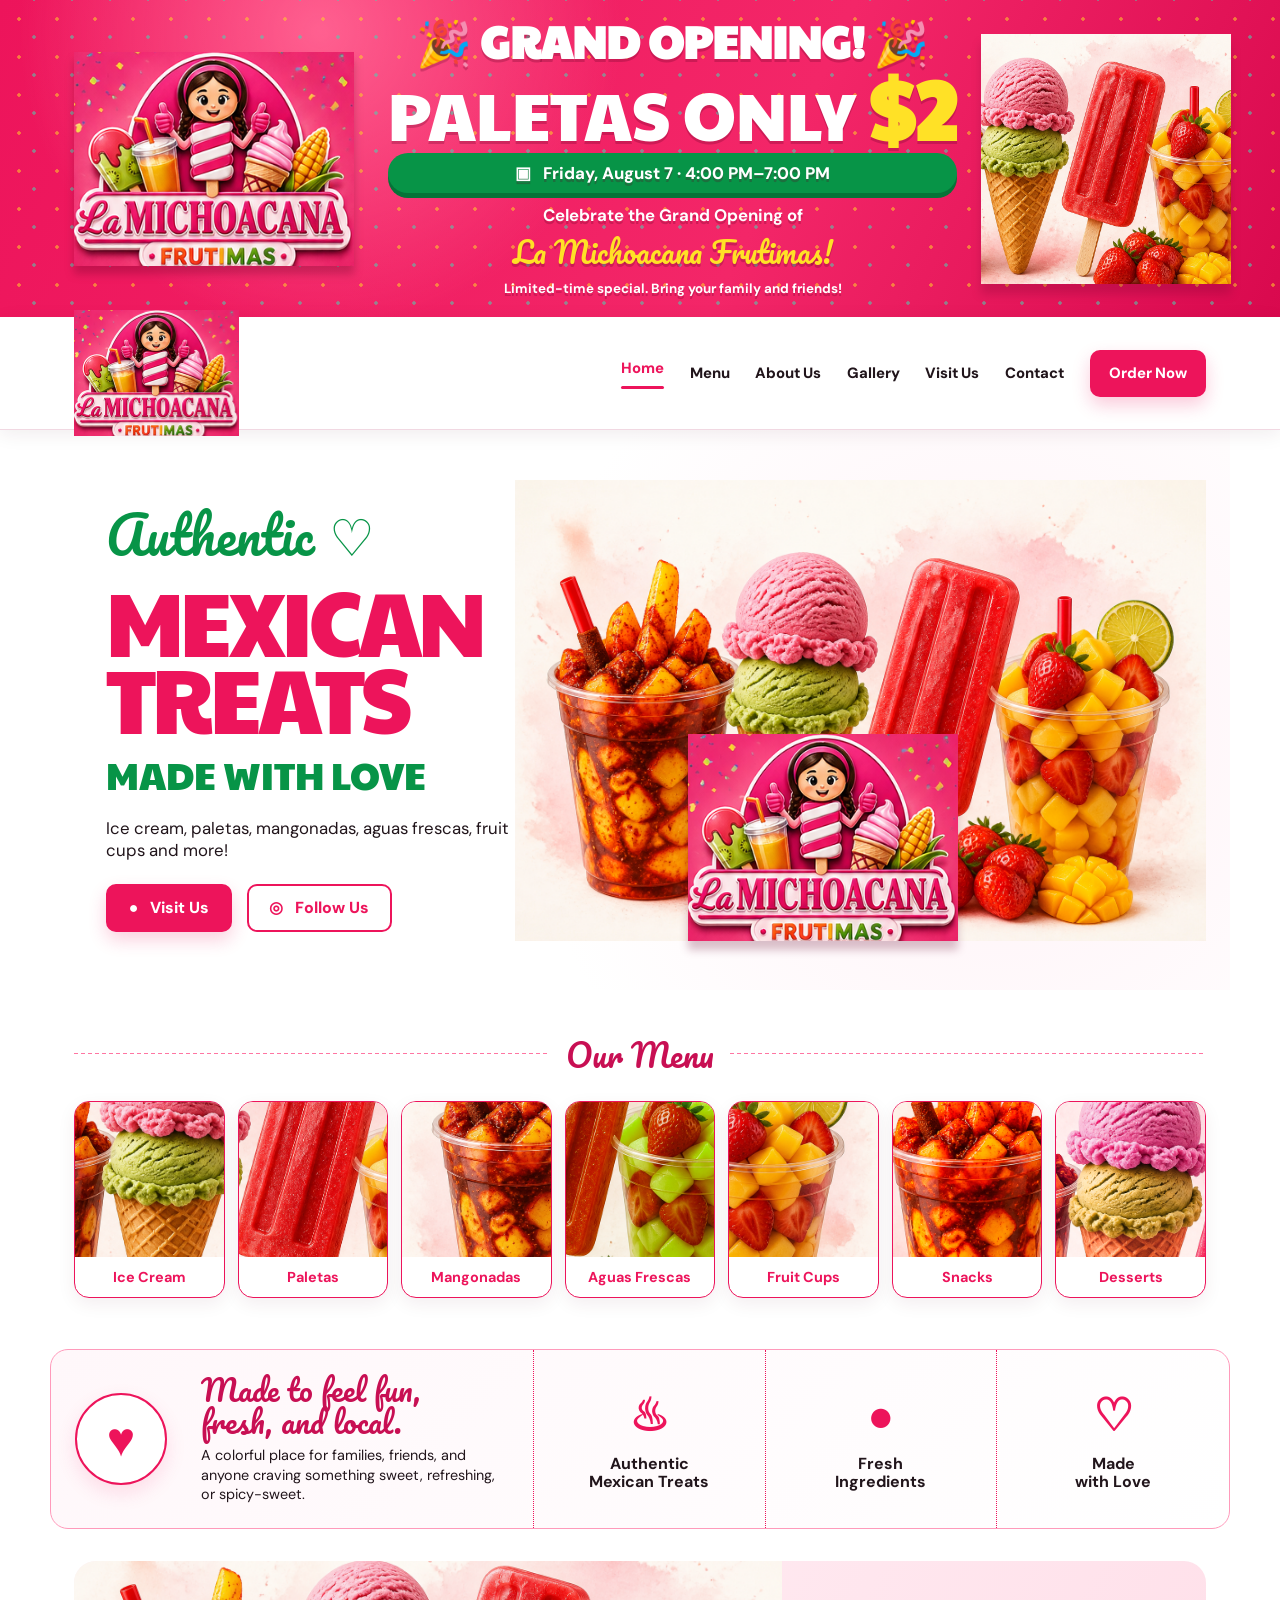
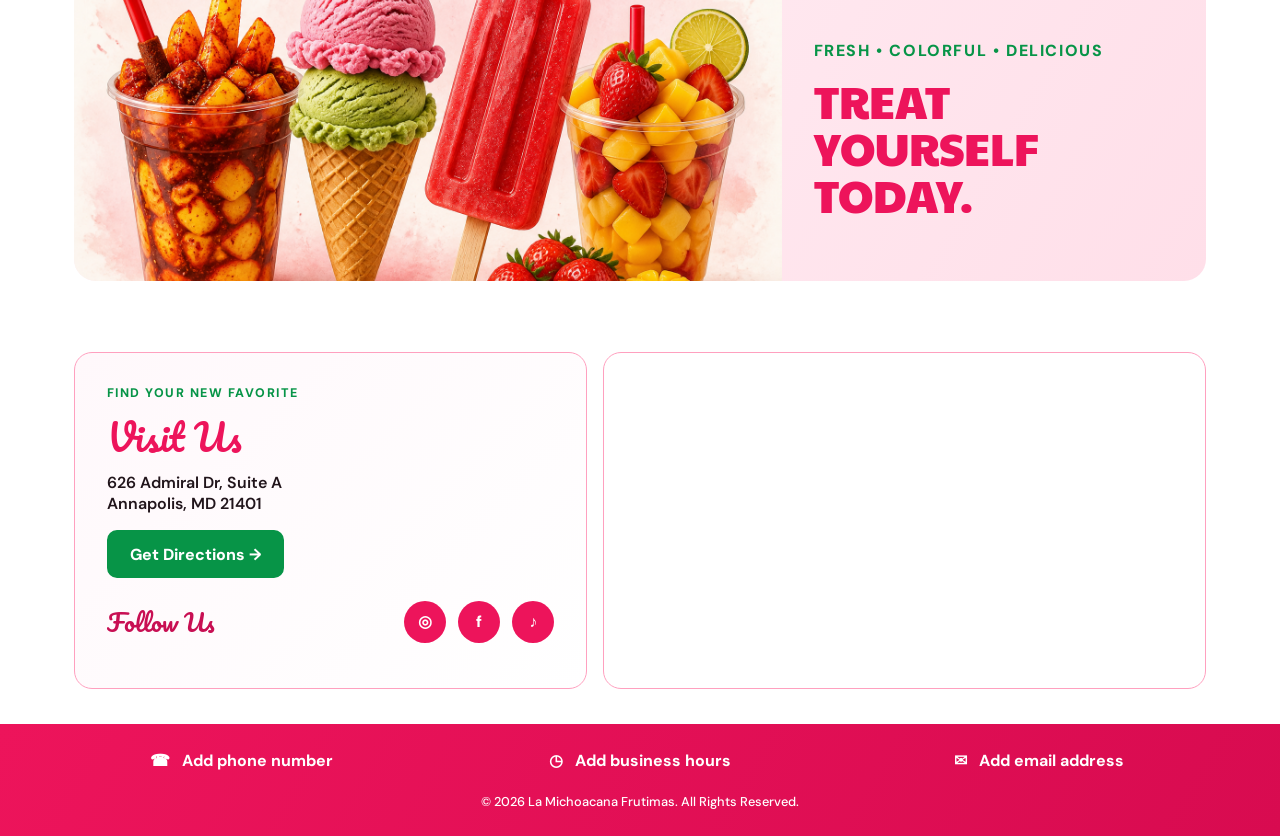
==== commit d90fd0ba: "Add files via upload" ====
--- a/index.html
+++ b/index.html
@@ -3,42 +3,34 @@
 <head>
   <meta charset="utf-8">
   <meta name="viewport" content="width=device-width, initial-scale=1">
-  <meta name="description" content="La Michoacana Frutimas in Annapolis, Maryland — Mexican ice cream, paletas, mangonadas, aguas frescas, fruit cups, snacks, and desserts.">
-  <meta name="theme-color" content="#ec1763">
-  <title>La Michoacana Frutimas | Mexican Ice Cream & Treats</title>
-  <link rel="icon" href="assets/logo.png">
-  <link rel="stylesheet" href="styles.css">
+  <meta name="description" content="La Michoacana Frutimas in Annapolis, Maryland—ice cream, paletas, mangonadas, aguas frescas, fruit cups, snacks, and desserts.">
+  <meta name="theme-color" content="#ed145b">
+  <title>La Michoacana Frutimas | Mexican Ice Cream &amp; Treats</title>
+  <link rel="stylesheet" href="styles.css?v=20260805-5">
 </head>
 <body>
-  <a class="skip-link" href="#main">Skip to content</a>
+  <a class="skip" href="#main">Skip to content</a>
 
-  <section class="announcement" aria-labelledby="opening-title">
-    <div class="announcement-sprinkles" aria-hidden="true"></div>
-    <div class="announcement-inner">
-      <div class="banner-logo logo-sprite" role="img" aria-label="La Michoacana Frutimas logo"></div>
-      <div class="announcement-copy">
-        <h1 id="opening-title">🎉 Grand Opening! 🎉</h1>
-        <div class="offer"><span>Paletas Only</span><strong>$2</strong></div>
-        <p class="event-time"><strong>▣ &nbsp; Friday, August 7 · 4:00 PM–7:00 PM</strong></p>
-        <p class="announcement-note">Celebrate the Grand Opening of <em>La Michoacana Frutimas!</em></p>
+  <section class="promo" aria-labelledby="promo-title">
+    <div class="promo-inner">
+      <div class="brand-art brand-art-large" role="img" aria-label="La Michoacana Frutimas logo"></div>
+      <div class="promo-copy">
+        <p class="promo-kicker">🎉 Grand Opening! 🎉</p>
+        <h1 id="promo-title">Paletas only <strong>$2</strong></h1>
+        <p class="promo-time">▣ &nbsp; Friday, August 7 · 4:00 PM–7:00 PM</p>
+        <p>Celebrate the Grand Opening of <em>La Michoacana Frutimas!</em></p>
         <small>Limited-time special. Bring your family and friends!</small>
       </div>
-      <div class="banner-products" aria-hidden="true"></div>
+      <div class="promo-treats" aria-hidden="true"></div>
     </div>
   </section>
 
-  <header class="site-header">
-    <nav class="navbar" aria-label="Main navigation">
-      <a class="brand" href="#home" aria-label="La Michoacana Frutimas home">
-        <span class="logo-sprite" aria-hidden="true"></span>
-      </a>
+  <header class="header">
+    <nav class="nav" aria-label="Main navigation">
+      <a class="brand" href="#home" aria-label="La Michoacana Frutimas home"><span class="brand-art" aria-hidden="true"></span></a>
       <div class="nav-links">
-        <a href="#home">Home</a>
-        <a href="#menu">Menu</a>
-        <a href="#about">About Us</a>
-        <a href="#gallery">Gallery</a>
-        <a href="#visit">Visit Us</a>
-        <a class="nav-cta" href="#contact">Contact</a>
+        <a class="active" href="#home">Home</a><a href="#menu">Menu</a><a href="#about">About Us</a><a href="#gallery">Gallery</a><a href="#visit">Visit Us</a><a href="#contact">Contact</a>
+        <a class="order" href="#visit">Order Now</a>
       </div>
     </nav>
   </header>
@@ -46,81 +38,56 @@
   <main id="main">
     <section id="home" class="hero">
       <div class="hero-copy">
-        <p class="eyebrow">A little taste of México</p>
-        <h2>Authentic Mexican treats, <em>made with love.</em></h2>
-        <p class="hero-description">Creamy ice cream, refreshing paletas, tangy mangonadas, aguas frescas, fruit cups, and more—made for sweet moments with family and friends.</p>
-        <div class="hero-actions">
-          <a class="button button-primary" href="#menu">Explore our menu</a>
-          <a class="button button-secondary" href="#visit">Visit us</a>
-        </div>
+        <p class="script">Authentic ♡</p>
+        <h2>Mexican<br>Treats</h2>
+        <h3>Made with love</h3>
+        <p>Ice cream, paletas, mangonadas, aguas frescas, fruit cups and more!</p>
+        <div class="actions"><a class="btn primary" href="#visit">● &nbsp; Visit Us</a><a class="btn secondary" href="#contact">◎ &nbsp; Follow Us</a></div>
       </div>
-      <div class="hero-art" aria-label="Mangonada, ice cream cone, strawberry paleta, and fresh fruit cup">
-        <img src="assets/hero-treats.png" alt="Mangonada, strawberry and pistachio ice cream, a strawberry paleta, and fresh fruit">
-        <div class="hero-logo-card logo-sprite" aria-hidden="true"></div>
+      <div class="hero-visual">
+        <img src="assets/hero-treats.png" alt="Mangonada, strawberry and pistachio ice cream, strawberry paleta, and fresh fruit cup">
+        <span class="brand-art hero-badge" aria-hidden="true"></span>
       </div>
     </section>
 
-    <section id="menu" class="section menu-section">
-      <div class="section-heading">
-        <p class="eyebrow">There’s something for everyone</p>
-        <h2>Our Menu</h2>
-        <p>Fresh, colorful, and full of flavor.</p>
-      </div>
+    <section id="menu" class="menu section">
+      <div class="section-title"><span></span><h2>Our Menu</h2><span></span></div>
       <div class="menu-grid">
-        <article class="menu-card pink"><div class="menu-photo photo-icecream" role="img" aria-label="Ice cream"></div><h3>Ice Cream</h3></article>
-        <article class="menu-card orange"><div class="menu-photo photo-paletas" role="img" aria-label="Paletas"></div><h3>Paletas</h3></article>
-        <article class="menu-card yellow"><div class="menu-photo photo-mangonadas" role="img" aria-label="Mangonadas"></div><h3>Mangonadas</h3></article>
-        <article class="menu-card blue"><div class="menu-photo photo-aguas" role="img" aria-label="Aguas frescas"></div><h3>Aguas Frescas</h3></article>
-        <article class="menu-card green"><div class="menu-photo photo-fruit" role="img" aria-label="Fruit cups"></div><h3>Fruit Cups</h3></article>
-        <article class="menu-card coral"><div class="menu-photo photo-snacks" role="img" aria-label="Mexican snacks"></div><h3>Snacks</h3></article>
-        <article class="menu-card purple"><div class="menu-photo photo-desserts" role="img" aria-label="Desserts"></div><h3>Desserts</h3></article>
+        <article><div class="food food-ice"></div><h3>Ice Cream</h3></article>
+        <article><div class="food food-paleta"></div><h3>Paletas</h3></article>
+        <article><div class="food food-mango"></div><h3>Mangonadas</h3></article>
+        <article><div class="food food-agua"></div><h3>Aguas Frescas</h3></article>
+        <article><div class="food food-fruit"></div><h3>Fruit Cups</h3></article>
+        <article><div class="food food-snack"></div><h3>Snacks</h3></article>
+        <article><div class="food food-dessert"></div><h3>Desserts</h3></article>
       </div>
     </section>
 
-    <section id="about" class="section about-section">
-      <div class="about-pattern" aria-hidden="true"><span>✦</span><span>●</span><span>✿</span></div>
-      <div class="about-copy">
-        <p class="eyebrow">Made to feel fun, fresh, and local</p>
-        <h2>A neighborhood stop for smiles and something sweet.</h2>
-        <p>La Michoacana Frutimas is a colorful place for families, friends, and anyone craving a treat that’s creamy, refreshing, fruity, or spicy-sweet.</p>
-        <a class="text-link" href="#visit">Come celebrate with us <span aria-hidden="true">→</span></a>
-      </div>
+    <section id="about" class="values section">
+      <div class="values-intro"><div class="heart">♥</div><div><h2>Made to feel fun,<br>fresh, and local.</h2><p>A colorful place for families, friends, and anyone craving something sweet, refreshing, or spicy-sweet.</p></div></div>
+      <div class="value"><b>♨</b><strong>Authentic<br>Mexican Treats</strong></div>
+      <div class="value"><b>●</b><strong>Fresh<br>Ingredients</strong></div>
+      <div class="value"><b>♡</b><strong>Made<br>with Love</strong></div>
     </section>
 
-    <section id="gallery" class="section gallery-section">
-      <div class="section-heading">
-        <p class="eyebrow">Find your favorite</p>
-        <h2>Sweet, Fresh &amp; Delicious</h2>
-      </div>
-      <div class="gallery-grid">
-        <article class="gallery-item gallery-large"><span aria-hidden="true">🍦</span><div><small>Creamy</small><h3>Ice Cream</h3></div></article>
-        <article class="gallery-item"><span aria-hidden="true">🍭</span><div><small>Colorful</small><h3>Paletas</h3></div></article>
-        <article class="gallery-item"><span aria-hidden="true">🥭</span><div><small>Tangy</small><h3>Mangonadas</h3></div></article>
-        <article class="gallery-item gallery-wide"><span aria-hidden="true">🥤</span><div><small>Refreshing</small><h3>Aguas Frescas</h3></div></article>
-      </div>
+    <section id="gallery" class="gallery section" aria-label="Featured treats">
+      <div class="gallery-card"><img src="assets/hero-treats.png" alt="A colorful collection of La Michoacana Frutimas favorites"><div><p>Fresh • Colorful • Delicious</p><h2>Treat yourself today.</h2></div></div>
     </section>
 
-    <section id="visit" class="section visit-section">
+    <section id="visit" class="visit section">
       <div class="visit-card">
-        <p class="eyebrow">We can’t wait to see you</p>
-        <h2>Visit Us</h2>
+        <p class="eyebrow">Find your new favorite</p><h2>Visit Us</h2>
         <address>626 Admiral Dr, Suite A<br>Annapolis, MD 21401</address>
-        <a class="button button-primary" target="_blank" rel="noopener" href="https://www.google.com/maps/search/?api=1&amp;query=626+Admiral+Dr+Suite+A+Annapolis+MD+21401">Get directions</a>
-        <div class="mini-promo"><strong>Grand Opening Special</strong><span>$2 paletas · Friday, August 7 · 4–7 PM</span></div>
+        <a class="btn directions" target="_blank" rel="noopener" href="https://www.google.com/maps/search/?api=1&amp;query=626+Admiral+Dr+Suite+A+Annapolis+MD+21401">Get Directions →</a>
+        <div class="follow"><h3>Follow Us</h3><a href="#" aria-label="Instagram">◎</a><a href="#" aria-label="Facebook">f</a><a href="#" aria-label="TikTok">♪</a></div>
       </div>
-      <div class="map-wrap">
-        <iframe title="Map showing La Michoacana Frutimas at 626 Admiral Drive in Annapolis" src="https://www.google.com/maps?q=626%20Admiral%20Dr%20Suite%20A%20Annapolis%20MD%2021401&amp;output=embed" loading="lazy" referrerpolicy="no-referrer-when-downgrade"></iframe>
-      </div>
+      <div class="map"><iframe title="Map to La Michoacana Frutimas" src="https://www.google.com/maps?q=626%20Admiral%20Dr%20Suite%20A%20Annapolis%20MD%2021401&amp;output=embed" loading="lazy" referrerpolicy="no-referrer-when-downgrade"></iframe></div>
     </section>
   </main>
 
   <footer id="contact" class="footer">
-    <div class="footer-main">
-      <a class="footer-brand" href="#home" aria-label="La Michoacana Frutimas home"><span class="logo-sprite" aria-hidden="true"></span></a>
-      <div><h2>Come treat yourself.</h2><p>Follow us for fresh flavors, store updates, and special offers.</p></div>
-      <div class="social-links" aria-label="Social media links"><a href="#" aria-label="Instagram">Instagram</a><a href="#" aria-label="Facebook">Facebook</a><a href="#" aria-label="TikTok">TikTok</a></div>
-    </div>
-    <div class="footer-bottom"><span>© 2026 La Michoacana Frutimas</span><span>626 Admiral Dr, Suite A · Annapolis, MD 21401</span></div>
+    <div>☎ &nbsp; Add phone number</div><div>◷ &nbsp; Add business hours</div><div>✉ &nbsp; Add email address</div>
+    <p>© 2026 La Michoacana Frutimas. All Rights Reserved.</p>
   </footer>
 </body>
 </html>
--- a/styles.css
+++ b/styles.css
@@ -1,171 +1,15 @@
-@import url('https://fonts.googleapis.com/css2?family=DM+Sans:wght@400;500;600;700;800&family=Fraunces:opsz,wght@9..144,700;9..144,800&display=swap');
-
-:root {
-  --pink: #ec1763;
-  --pink-dark: #b80749;
-  --green: #278548;
-  --cream: #fff8e9;
-  --ink: #2b1731;
-  --orange: #f47a38;
-  --yellow: #ffd64e;
-  --white: #fff;
-  --shadow: 0 22px 55px rgba(83, 22, 55, .13);
-}
-
-* { box-sizing: border-box; }
-html { scroll-behavior: smooth; }
-body { margin: 0; color: var(--ink); background: var(--cream); font-family: "DM Sans", sans-serif; line-height: 1.6; }
-img { display: block; max-width: 100%; }
-a { color: inherit; }
-.skip-link { position: fixed; top: 8px; left: 8px; z-index: 99; transform: translateY(-160%); background: var(--ink); color: #fff; padding: .7rem 1rem; border-radius: 8px; }
-.skip-link:focus { transform: translateY(0); }
-
-.announcement { position: relative; overflow: hidden; color: #fff; text-align: center; background: radial-gradient(circle at 30% 20%, #ff477d, transparent 30%), linear-gradient(115deg, #e90d58 0%, #f22d72 52%, #e31357 100%); }
-.announcement::before, .announcement::after { content: ""; position: absolute; width: 220px; height: 220px; border: 28px solid rgba(255,255,255,.12); border-radius: 50%; }
-.announcement::before { left: -120px; top: -120px; }
-.announcement::after { right: -120px; bottom: -145px; }
-.announcement-inner { position: relative; z-index: 1; display: grid; grid-template-columns: 285px 1fr 245px; align-items: center; gap: 1.3rem; max-width: 1180px; min-height: 315px; margin: auto; padding: 1.1rem 1.5rem; }
-.announcement-copy { display: grid; justify-items: center; gap: .55rem; }
-.announcement-kicker { margin: 0; text-transform: uppercase; font-size: .76rem; line-height: 1; font-weight: 800; letter-spacing: .18em; }
-.announcement h1 { margin: 0; font: 800 clamp(2.2rem, 4vw, 4rem)/.9 "Fraunces", serif; text-transform: uppercase; text-shadow: 0 4px 0 rgba(99,0,38,.25); }
-.offer { display: flex; align-items: center; gap: .6rem; color: #fff; text-transform: uppercase; line-height: .9; }
-.offer span { font: 800 clamp(2rem, 4vw, 4.5rem) "Fraunces", serif; text-shadow: 0 4px 0 rgba(99,0,38,.25); }
-.offer strong { color: var(--yellow); font: 800 clamp(3rem, 6vw, 6.2rem) "Fraunces", serif; text-shadow: 0 5px 0 rgba(99,0,38,.25); }
-.event-time { width: 100%; margin: 0; padding: .5rem 1rem; color: #fff; background: #149b4e; border-radius: 999px; box-shadow: 0 4px 0 #087836; font-size: 1.05rem; }
-.announcement-note { margin: .15rem 0 0; font-size: 1.05rem; }
-.announcement-note em { display: block; color: var(--yellow); font: 700 1.8rem "Fraunces", serif; }
-.announcement small { font-weight: 700; }
-.announcement-link { padding: .55rem .9rem; border: 1px solid rgba(255,255,255,.8); border-radius: 999px; font-weight: 700; text-decoration: none; }
-.announcement-link:hover { background: #fff; color: var(--pink-dark); }
-.logo-sprite { display: block; background-image: url("assets/logo.png"); background-repeat: no-repeat; background-position: 4% 1.8%; background-size: 335% auto; }
-.banner-logo { width: 285px; aspect-ratio: 1.22; filter: drop-shadow(0 9px 4px rgba(90,0,37,.24)); }
-.banner-products { width: 100%; aspect-ratio: .9; background: url("assets/hero-treats.png") 69% center / auto 120% no-repeat; filter: drop-shadow(0 8px 4px rgba(84,0,35,.2)); }
-
-.site-header { position: sticky; top: 0; z-index: 20; background: rgba(255,248,233,.94); border-bottom: 1px solid rgba(43,23,49,.08); backdrop-filter: blur(12px); }
-.navbar { display: flex; align-items: center; justify-content: space-between; max-width: 1180px; height: 90px; margin: auto; padding: .6rem 1.5rem; }
-.brand .logo-sprite { width: 140px; aspect-ratio: 1.25; }
-.nav-links { display: flex; align-items: center; gap: clamp(.7rem, 2vw, 1.7rem); }
-.nav-links a { font-size: .88rem; font-weight: 700; text-decoration: none; }
-.nav-links a:hover { color: var(--pink); }
-.nav-cta { padding: .7rem 1.15rem; color: #fff !important; background: var(--pink); border-radius: 999px; }
-
-.hero { position: relative; display: grid; grid-template-columns: .75fr 1.25fr; min-height: 560px; overflow: hidden; background: #fff; }
-.hero::before, .hero::after { content: ""; position: absolute; z-index: 2; width: 160px; height: 110px; background: radial-gradient(ellipse at left, #4f9627 0 19%, transparent 20%) 0 0/58px 32px; transform: rotate(25deg); opacity: .85; }
-.hero::before { left: -35px; top: 10px; }.hero::after { right: -40px; top: 5px; transform: rotate(155deg); }
-.hero-copy { display: flex; flex-direction: column; align-items: flex-start; justify-content: center; padding: clamp(4rem, 8vw, 8rem) max(1.5rem, calc((100vw - 1180px)/2)); padding-right: clamp(2rem, 6vw, 6rem); }
-.eyebrow { margin: 0 0 .65rem; color: var(--green); font-size: .76rem; font-weight: 800; letter-spacing: .18em; text-transform: uppercase; }
-.hero h2, .section-heading h2, .about-copy h2, .visit-card h2, .footer h2 { margin: 0; font-family: "Fraunces", serif; line-height: 1.04; }
-.hero h2 { max-width: 680px; font-size: clamp(3rem, 6.2vw, 6.25rem); }
-.hero h2 em { display: block; color: var(--pink); font-style: normal; }
-.hero-description { max-width: 590px; margin: 1.6rem 0 2rem; color: #624d65; font-size: 1.08rem; }
-.hero-actions { display: flex; gap: .8rem; flex-wrap: wrap; }
-.button { display: inline-flex; align-items: center; justify-content: center; min-height: 50px; padding: .75rem 1.4rem; border: 2px solid var(--pink); border-radius: 999px; font-weight: 800; text-decoration: none; transition: transform .2s, box-shadow .2s; }
-.button:hover { transform: translateY(-2px); box-shadow: 0 10px 25px rgba(183,7,73,.18); }
-.button-primary { color: #fff; background: var(--pink); }
-.button-secondary { color: var(--pink); background: transparent; }
-.hero-art { position: relative; display: grid; place-items: center; min-height: 520px; overflow: hidden; background: #fffaf7; }
-.hero-art > img { width: 100%; height: 100%; object-fit: cover; object-position: center; }
-.sunburst { position: absolute; width: 700px; aspect-ratio: 1; background: repeating-conic-gradient(rgba(255,255,255,.18) 0deg 12deg, transparent 12deg 25deg); border-radius: 50%; animation: spin 60s linear infinite; }
-.hero-logo-card { position: absolute; z-index: 4; left: 12%; bottom: 4%; width: min(34%, 250px); aspect-ratio: 1.25; filter: drop-shadow(0 9px 4px rgba(90,0,37,.24)); }
-.treat { position: absolute; z-index: 3; display: grid; place-items: center; width: 108px; aspect-ratio: 1; background: #fff; border: 6px solid rgba(255,255,255,.65); border-radius: 50%; box-shadow: var(--shadow); font-size: 3.4rem; }
-.treat-one { top: 8%; left: 11%; transform: rotate(-9deg); }
-.treat-two { top: 12%; right: 9%; transform: rotate(8deg); }
-.treat-three { bottom: 10%; left: 8%; }
-.treat-four { right: 10%; bottom: 8%; transform: rotate(-7deg); }
-@keyframes spin { to { transform: rotate(360deg); } }
-
-.section { padding: 7rem max(1.5rem, calc((100vw - 1180px)/2)); }
-.section-heading { max-width: 650px; margin: 0 auto 3rem; text-align: center; }
-.section-heading h2 { font-size: clamp(2.5rem, 5vw, 4.5rem); }
-.section-heading > p:last-child { color: #745e77; }
-.menu-section { background: #fff; }
-.menu-grid { display: grid; grid-template-columns: repeat(7, 1fr); gap: .8rem; }
-.menu-card { position: relative; min-height: 205px; overflow: hidden; padding: 0; background: #fff !important; border: 1.5px solid var(--pink); border-radius: 16px; transition: transform .2s; }
-.menu-card:hover { transform: translateY(-5px) rotate(-.5deg); }
-.menu-photo { height: 150px; background-image: url("assets/hero-treats.png"); background-repeat: no-repeat; background-size: 430% auto; }
-.photo-mangonadas { background-position: 0 65%; }.photo-icecream { background-position: 34% 50%; }.photo-paletas { background-position: 66% 48%; }.photo-fruit { background-position: 100% 58%; }
-.photo-aguas { background: linear-gradient(135deg, rgba(255,56,91,.15), rgba(32,173,108,.12)), url("assets/hero-treats.png") 78% 42%/390% auto no-repeat; filter: hue-rotate(35deg); }
-.photo-snacks { background: #fff1dc; }.photo-snacks::after { content: "🌽"; display: grid; place-items: center; height: 100%; font-size: 5rem; }
-.photo-desserts { background: #fff1f5; }.photo-desserts::after { content: "🍰"; display: grid; place-items: center; height: 100%; font-size: 5rem; }
-.menu-card h3 { margin: 0; padding: .65rem .3rem; color: var(--pink); text-align: center; font: 800 .95rem "DM Sans", sans-serif; }
-.menu-card p { margin: .55rem 0 0; font-size: .9rem; line-height: 1.45; }
-.menu-card.pink { background: #ffd2df; }.menu-card.orange { background: #ffd9b7; }.menu-card.yellow { background: #fff0a5; }.menu-card.blue { background: #cfeff1; }.menu-card.green { background: #d7efc9; }.menu-card.coral { background: #ffc4b7; }.menu-card.purple { background: #e4d7f3; }
-
-.about-section { display: grid; grid-template-columns: .8fr 1.2fr; align-items: center; gap: clamp(3rem, 8vw, 8rem); color: #fff; background: var(--green); }
-.about-pattern { display: grid; grid-template-columns: repeat(2, 1fr); place-items: center; min-height: 370px; color: var(--yellow); border: 3px solid rgba(255,255,255,.3); border-radius: 38% 62% 48% 52% / 60% 42% 58% 40%; font-size: clamp(4rem, 9vw, 8rem); }
-.about-pattern span:last-child { grid-column: 1 / -1; color: #ff91b3; }
-.about-copy .eyebrow { color: var(--yellow); }
-.about-copy h2 { max-width: 680px; font-size: clamp(2.5rem, 5vw, 4.5rem); }
-.about-copy > p:not(.eyebrow) { max-width: 650px; color: rgba(255,255,255,.82); font-size: 1.08rem; }
-.text-link { display: inline-block; margin-top: .8rem; color: #fff; font-weight: 800; text-underline-offset: .3rem; }
-
-.gallery-section { background: #fff8e9; }
-.gallery-grid { display: grid; grid-template-columns: 1.1fr .9fr .9fr; grid-template-rows: repeat(2, 245px); gap: 1rem; }
-.gallery-item { position: relative; display: flex; align-items: flex-end; overflow: hidden; padding: 1.5rem; color: #fff; background: #ed496d; border-radius: 25px; }
-.gallery-item:nth-child(2) { background: #e9812d; }.gallery-item:nth-child(3) { background: #338e57; }.gallery-item:nth-child(4) { background: #4d8fb1; }
-.gallery-large { grid-row: 1 / 3; }.gallery-wide { grid-column: 2 / 4; }
-.gallery-item > span { position: absolute; inset: 50% auto auto 50%; transform: translate(-50%,-55%); font-size: clamp(5rem, 10vw, 9rem); filter: drop-shadow(0 14px 7px rgba(49,15,34,.18)); }
-.gallery-item div { position: relative; z-index: 2; }
-.gallery-item small { font-weight: 700; text-transform: uppercase; letter-spacing: .12em; }
-.gallery-item h3 { margin: 0; font: 800 1.8rem "Fraunces", serif; }
-
-.visit-section { display: grid; grid-template-columns: .8fr 1.2fr; gap: 1rem; background: #f8bd38; }
-.visit-card { padding: clamp(2rem, 5vw, 4rem); background: var(--cream); border-radius: 28px; box-shadow: var(--shadow); }
-.visit-card h2 { font-size: clamp(2.8rem, 5vw, 4.6rem); }
-.visit-card address { margin: 1rem 0 1.7rem; font-style: normal; font-size: 1.1rem; }
-.mini-promo { display: grid; margin-top: 2rem; padding-top: 1.3rem; border-top: 1px dashed #d6aa75; }
-.mini-promo strong { color: var(--pink); }
-.mini-promo span { font-size: .9rem; }
-.map-wrap { min-height: 470px; overflow: hidden; border: 9px solid #fff; border-radius: 28px; box-shadow: var(--shadow); }
-.map-wrap iframe { width: 100%; height: 100%; min-height: 470px; border: 0; }
-
-.footer { padding: 4rem max(1.5rem, calc((100vw - 1180px)/2)) 1.5rem; color: #fff; background: var(--ink); }
-.footer-main { display: grid; grid-template-columns: 170px 1fr auto; align-items: center; gap: 3rem; }
-.footer-brand { display: grid; place-items: center; min-height: 135px; padding: 1rem; background: #fff; border-radius: 50%; }
-.footer-brand .logo-sprite { width: 135px; aspect-ratio: 1.25; }
-.footer h2 { font-size: clamp(2rem, 4vw, 3.7rem); }
-.footer p { color: #cfc1d1; }
-.social-links { display: grid; gap: .5rem; }
-.social-links a { color: #fff; font-weight: 700; text-underline-offset: .25rem; }
-.footer-bottom { display: flex; justify-content: space-between; gap: 1rem; margin-top: 3rem; padding-top: 1.3rem; color: #b7a6ba; border-top: 1px solid rgba(255,255,255,.13); font-size: .8rem; }
-
-@media (max-width: 920px) {
-  .announcement-inner { grid-template-columns: 190px 1fr; }
-  .banner-logo { width: 190px; }.banner-products { display: none; }
-  .nav-links a:not(.nav-cta) { display: none; }
-  .hero { grid-template-columns: 1fr; }
-  .hero-copy { padding: 5rem 1.5rem; }
-  .hero-art { min-height: 520px; border-radius: 0; }
-  .menu-grid { grid-template-columns: repeat(4, 1fr); }
-  .about-section, .visit-section { grid-template-columns: 1fr; }
-  .about-pattern { min-height: 300px; }
-  .footer-main { grid-template-columns: 130px 1fr; }
-  .social-links { grid-column: 2; grid-template-columns: repeat(3, auto); justify-content: start; }
-}
-
-@media (max-width: 620px) {
-  .announcement-inner { display: grid; grid-template-columns: 1fr; gap: .8rem; padding-block: 1.4rem; }
-  .banner-logo { width: 180px; margin: auto; }
-  .event-time { justify-content: center; flex-wrap: wrap; }
-  .navbar { height: 78px; }
-  .brand img { width: 100px; max-height: 63px; }
-  .hero h2 { font-size: clamp(2.8rem, 15vw, 4.6rem); }
-  .hero-art { min-height: 410px; }
-  .treat { width: 72px; font-size: 2.3rem; }
-  .hero-logo-card { width: 52%; padding: 1rem; border-width: 6px; }
-  .section { padding-block: 5rem; }
-  .menu-grid { grid-template-columns: repeat(2, 1fr); }
-  .menu-card { min-height: 220px; }
-  .gallery-grid { display: grid; grid-template-columns: 1fr 1fr; grid-template-rows: repeat(2, 220px); }
-  .gallery-large, .gallery-wide { grid-column: auto; grid-row: auto; }
-  .gallery-item h3 { font-size: 1.3rem; }
-  .footer-main { grid-template-columns: 1fr; text-align: center; }
-  .footer-brand { width: 125px; margin: auto; }
-  .social-links { grid-column: auto; justify-content: center; }
-  .footer-bottom { flex-direction: column; text-align: center; }
-}
-
-@media (prefers-reduced-motion: reduce) {
-  html { scroll-behavior: auto; }
-  *, *::before, *::after { animation-duration: .01ms !important; animation-iteration-count: 1 !important; transition-duration: .01ms !important; }
-}
+@import url('https://fonts.googleapis.com/css2?family=DM+Sans:wght@400;600;700;800&family=Pacifico&family=Paytone+One&display=swap');
+:root{--pink:#ed145b;--pink2:#ff3b7b;--green:#079447;--ink:#21151b;--cream:#fff9f5;--line:#ff75a2;--shadow:0 14px 35px rgba(87,20,49,.16)}
+*{box-sizing:border-box}html{scroll-behavior:smooth}body{margin:0;color:var(--ink);background:#fff;font-family:"DM Sans",Arial,sans-serif}.skip{position:fixed;z-index:99;left:10px;top:10px;transform:translateY(-150%);background:#111;color:#fff;padding:.6rem 1rem}.skip:focus{transform:none}a{color:inherit}img{display:block;max-width:100%}
+.brand-art{display:block;background:url("assets/logo.png") 4.2% 1.9%/311% auto no-repeat;aspect-ratio:1.31}.brand-art-large{width:280px;filter:drop-shadow(0 8px 4px rgba(85,0,33,.28))}
+.promo{position:relative;overflow:hidden;color:#fff;background:radial-gradient(circle at 25% 10%,#ff6090 0,transparent 30%),linear-gradient(115deg,#ed145b,#f32668 60%,#d9094e)}.promo:after{content:"";position:absolute;inset:0;background-image:radial-gradient(#ffd328 1.5px,transparent 2px),radial-gradient(#49d5b1 1.5px,transparent 2px);background-position:0 0,15px 18px;background-size:38px 38px;opacity:.55;pointer-events:none}.promo-inner{position:relative;z-index:1;display:grid;grid-template-columns:290px 1fr 250px;align-items:center;gap:1.5rem;max-width:1180px;min-height:310px;margin:auto;padding:1.2rem 1.5rem}.promo-copy{text-align:center;text-shadow:0 3px 0 rgba(95,0,37,.25)}.promo-kicker{margin:0;font:800 clamp(2rem,3.5vw,3.3rem)/1 "Paytone One",sans-serif;text-transform:uppercase}.promo h1{margin:.2rem 0;font:400 clamp(2.5rem,5.2vw,5.1rem)/.95 "Paytone One",sans-serif;text-transform:uppercase;white-space:nowrap}.promo h1 strong{color:#ffe126;font-size:1.25em}.promo-time{margin:.45rem 0;padding:.55rem 1rem;background:var(--green);border-radius:999px;box-shadow:0 5px 0 #067338;font-size:1.05rem;font-weight:800}.promo-copy>p:nth-last-of-type(1){margin:.7rem 0 0;font-size:1.05rem;font-weight:700}.promo em{display:block;color:#ffe126;font:400 1.8rem "Pacifico",cursive}.promo small{font-weight:700}.promo-treats{height:250px;background:url("assets/hero-treats.png") 72% center/auto 118% no-repeat;filter:drop-shadow(0 10px 5px rgba(100,0,39,.22))}
+.header{position:sticky;top:0;z-index:20;background:rgba(255,255,255,.97);border-bottom:1px solid #f1d8e2;box-shadow:0 4px 18px rgba(70,20,40,.08);backdrop-filter:blur(10px)}.nav{display:flex;align-items:center;justify-content:space-between;max-width:1180px;height:112px;margin:auto;padding:.8rem 1.5rem}.brand{width:165px}.nav-links{display:flex;align-items:center;gap:clamp(.7rem,2vw,1.9rem)}.nav-links a{font-weight:800;text-decoration:none;font-size:.93rem}.nav-links a:hover,.nav-links .active{color:var(--pink)}.nav-links .active:after{content:"";display:block;height:3px;margin-top:.5rem;background:var(--pink);border-radius:3px}.order{padding:.85rem 1.2rem;color:#fff!important;background:var(--pink);border-radius:10px;box-shadow:0 8px 18px rgba(237,20,91,.22)}
+.hero{display:grid;grid-template-columns:.78fr 1.22fr;align-items:center;max-width:1180px;min-height:560px;margin:auto;padding:2.5rem 1.5rem;background:radial-gradient(circle at 80% 55%,#fff1f6 0,transparent 48%)}.hero-copy{padding-left:2rem}.script{margin:0;color:var(--green);font:400 clamp(2rem,4vw,3.4rem) "Pacifico",cursive}.hero h2{margin:.15rem 0;color:var(--pink);font:400 clamp(3.8rem,7vw,6.8rem)/.86 "Paytone One",sans-serif;text-transform:uppercase;letter-spacing:-.04em}.hero h3{margin:.7rem 0;color:var(--green);font:400 clamp(1.7rem,3vw,2.6rem) "Paytone One",sans-serif;text-transform:uppercase}.hero-copy>p:last-of-type{max-width:430px;font-size:1.05rem}.actions{display:flex;gap:.9rem;margin-top:1.4rem;flex-wrap:wrap}.btn{display:inline-flex;align-items:center;justify-content:center;min-height:48px;padding:.65rem 1.3rem;border:2px solid var(--pink);border-radius:10px;font-weight:800;text-decoration:none}.primary{color:#fff;background:var(--pink);box-shadow:0 8px 18px rgba(237,20,91,.2)}.secondary{color:var(--pink);background:#fff}.hero-visual{position:relative}.hero-visual>img{width:100%;filter:saturate(1.06)}.hero-badge{position:absolute;left:25%;bottom:0;width:270px;filter:drop-shadow(0 9px 4px rgba(95,0,39,.24))}
+.section{max-width:1180px;margin:auto;padding:2.2rem 1.5rem}.section-title{display:flex;align-items:center;gap:1rem;margin-bottom:1.2rem}.section-title span{height:1px;flex:1;background:repeating-linear-gradient(90deg,var(--line) 0 4px,transparent 4px 7px)}.section-title h2{margin:0;color:#c80f53;font:400 2rem "Pacifico",cursive;white-space:nowrap}.menu-grid{display:grid;grid-template-columns:repeat(7,1fr);gap:.8rem}.menu article{overflow:hidden;background:#fff;border:1.5px solid var(--pink);border-radius:15px;box-shadow:0 6px 18px rgba(80,20,40,.07)}.food{height:155px;background-image:url("assets/hero-treats.png");background-repeat:no-repeat;background-size:430% auto}.food-ice{background-position:34% 50%}.food-paleta{background-position:66% 50%}.food-mango{background-position:0 58%}.food-agua{background-position:80% 58%;filter:hue-rotate(25deg)}.food-fruit{background-position:100% 56%}.food-snack{background-position:8% 52%;filter:saturate(1.25)}.food-dessert{background-position:37% 38%;filter:hue-rotate(-18deg)}.menu h3{margin:0;padding:.7rem .25rem;color:var(--pink);font-size:.9rem;text-align:center}
+.values{display:grid;grid-template-columns:1.5fr repeat(3,.72fr);align-items:stretch;margin-top:1rem;margin-bottom:1rem;padding:0;overflow:hidden;border:1.5px solid #ff9abb;border-radius:18px;background:linear-gradient(135deg,#fff7fa,#fff)}.values-intro{display:grid;grid-template-columns:110px 1fr;align-items:center;gap:1rem;padding:1.5rem;border-right:1px dotted var(--pink)}.heart{display:grid;place-items:center;width:92px;height:92px;color:var(--pink);background:#fff;border:2px solid var(--pink);border-radius:50%;font-size:3rem;box-shadow:0 8px 20px rgba(237,20,91,.12)}.values h2{margin:0;color:#c80f53;font:400 1.9rem/1.05 "Pacifico",cursive}.values p{margin:.5rem 0 0;font-size:.9rem;line-height:1.35}.value{display:grid;place-items:center;align-content:center;gap:.6rem;padding:1.4rem;text-align:center;border-right:1px dotted var(--pink)}.value:last-child{border:0}.value b{color:var(--pink);font-size:2.8rem}.value strong{line-height:1.15}
+.gallery{padding-top:1rem}.gallery-card{position:relative;display:grid;grid-template-columns:1.25fr .75fr;align-items:center;overflow:hidden;min-height:320px;background:linear-gradient(120deg,#fff1f6,#ffdfe9);border-radius:22px}.gallery-card img{width:100%;height:320px;object-fit:cover}.gallery-card div{padding:2rem}.gallery-card p{color:var(--green);font-weight:800;text-transform:uppercase;letter-spacing:.1em}.gallery-card h2{margin:0;color:var(--pink);font:400 2.8rem/1.05 "Paytone One",sans-serif;text-transform:uppercase}
+.visit{display:grid;grid-template-columns:.92fr 1.08fr;gap:1rem}.visit-card{padding:2rem;background:linear-gradient(135deg,#fff8fb,#fff);border:1.5px solid #ffa0bf;border-radius:18px}.eyebrow{margin:0;color:var(--green);font-size:.78rem;font-weight:800;letter-spacing:.12em;text-transform:uppercase}.visit h2{margin:.2rem 0;color:var(--pink);font:400 2.3rem "Pacifico",cursive}.visit address{margin:0 0 1rem;font-style:normal;font-weight:600}.directions{color:#fff;background:var(--green);border-color:var(--green)}.follow{display:flex;align-items:center;gap:.75rem;margin-top:1.4rem}.follow h3{margin:0 auto 0 0;color:#c80f53;font:400 1.5rem "Pacifico",cursive}.follow a{display:grid;place-items:center;width:42px;height:42px;color:#fff;background:var(--pink);border-radius:50%;font-weight:800;text-decoration:none}.map{overflow:hidden;min-height:330px;border:1.5px solid #ffa0bf;border-radius:18px}.map iframe{width:100%;height:100%;min-height:330px;border:0}
+.footer{display:grid;grid-template-columns:repeat(3,1fr);gap:1rem;padding:1.6rem max(1.5rem,calc((100vw - 1180px)/2));color:#fff;background:linear-gradient(120deg,#ed145b,#d80b50);text-align:center;font-weight:700}.footer p{grid-column:1/-1;margin:.4rem 0 0;font-size:.8rem;font-weight:500}
+@media(max-width:900px){.promo-inner{grid-template-columns:190px 1fr}.brand-art-large{width:190px}.promo-treats{display:none}.promo h1{white-space:normal}.nav-links a:not(.order){display:none}.hero{grid-template-columns:1fr}.hero-copy{text-align:center;padding:2rem 0}.hero-copy>p:last-of-type{margin-inline:auto}.actions{justify-content:center}.hero-visual{max-width:720px;margin:auto}.menu-grid{grid-template-columns:repeat(4,1fr)}.values{grid-template-columns:1fr 1fr}.values-intro{grid-column:1/-1;border-right:0;border-bottom:1px dotted var(--pink)}.gallery-card{grid-template-columns:1fr}.visit{grid-template-columns:1fr}}
+@media(max-width:560px){.promo-inner{grid-template-columns:1fr;padding:1.4rem 1rem}.brand-art-large{width:175px;margin:auto}.promo{min-height:0}.promo-kicker{font-size:1.75rem}.promo h1{font-size:2.55rem}.promo-time{font-size:.86rem}.nav{height:82px}.brand{width:120px}.hero{padding-top:1rem}.hero-copy{padding-bottom:0}.hero h2{font-size:4rem}.hero-badge{width:180px}.menu-grid{grid-template-columns:repeat(2,1fr)}.values{grid-template-columns:1fr}.values-intro{grid-template-columns:75px 1fr}.heart{width:68px;height:68px}.value{border-right:0;border-bottom:1px dotted var(--pink)}.gallery-card h2{font-size:2.1rem}.footer{grid-template-columns:1fr}.footer p{grid-column:auto}}
+@media(prefers-reduced-motion:reduce){html{scroll-behavior:auto}}
